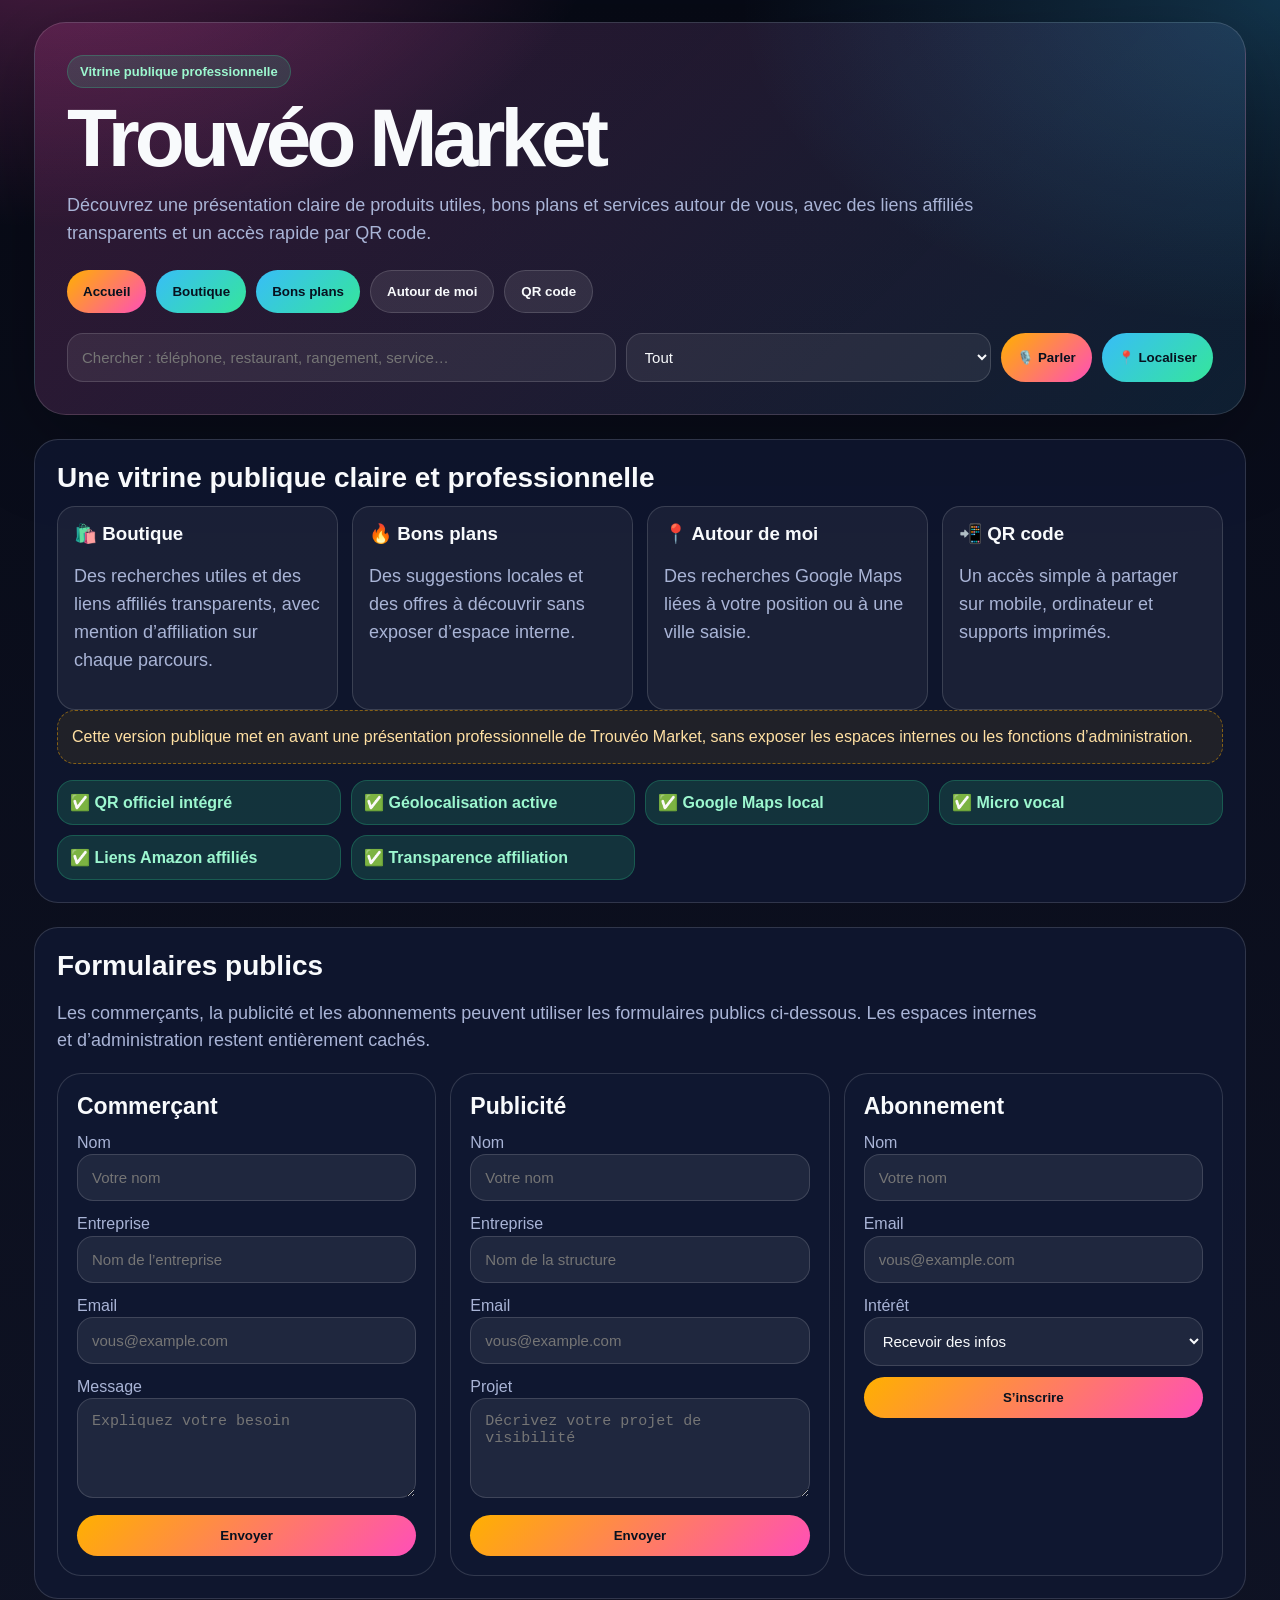
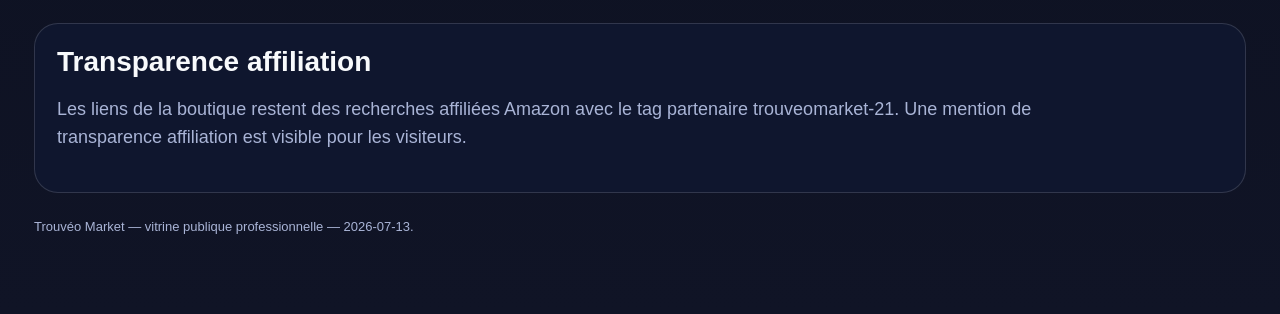
==== index.html @ 4e1b1e03 "Restaurer formulaires publics et hardening sécurité" ====
<!doctype html>
<html lang="fr">
<head>
<meta charset="utf-8">
<meta name="viewport" content="width=device-width,initial-scale=1">
<title>Trouvéo Market — vitrine publique professionnelle</title>
<meta name="description" content="Trouvéo Market est une vitrine publique professionnelle pour découvrir des offres, des bons plans, des services et des recherches locales autour de soi.">
<meta property="og:title" content="Trouvéo Market">
<meta property="og:description" content="Vitrine publique professionnelle pour découvrir des offres, services et bons plans autour de soi.">
<meta property="og:url" content="https://trouveo-market.netlify.app">
<meta property="og:type" content="website">
<link rel="manifest" href="manifest.json">
<link rel="stylesheet" href="style.css">
</head>
<body>
<div class="wrap" id="app">
  <section class="hero">
    <span class="badge">Vitrine publique professionnelle</span>
    <h1>Trouvéo Market</h1>
    <p class="sub">Découvrez une présentation claire de produits utiles, bons plans et services autour de vous, avec des liens affiliés transparents et un accès rapide par QR code.</p>
    <div class="nav">
      <button type="button" onclick="show('market')">Accueil</button>
      <button class="alt" type="button" onclick="show('shop')">Boutique</button>
      <button class="alt" type="button" onclick="show('deals')">Bons plans</button>
      <button class="darkbtn" type="button" onclick="show('nearby')">Autour de moi</button>
      <button class="darkbtn" type="button" onclick="showQR()">QR code</button>
    </div>
    <div class="toolbar">
      <input id="q" placeholder="Chercher : téléphone, restaurant, rangement, service…" oninput="render()">
      <select id="typeFilter" onchange="render()">
        <option value="">Tout</option>
        <option value="product">Boutique</option>
        <option value="deal">Bons plans</option>
        <option value="service">Services</option>
      </select>
      <button type="button" onclick="startVoice()">🎙️ Parler</button>
      <button class="alt" type="button" onclick="useGeo()">📍 Localiser</button>
    </div>
    <div id="locationStatus" class="notice hidden"></div>
    <div id="qrBox" class="section hidden">
      <h2>QR code Trouvéo Market</h2>
      <p class="sub">QR officiel connecté à : <b>https://trouveo-market.netlify.app</b></p>
      <img id="qrImg" src="assets/qr-trouveo-market.png" alt="QR code Trouvéo Market">
      <div class="actions">
        <button class="alt" type="button" onclick="downloadQR()">Télécharger QR</button>
        <button type="button" onclick="copyLink()">Copier le lien</button>
      </div>
    </div>
  </section>

  <section id="market" class="section">
    <h2>Une vitrine publique claire et professionnelle</h2>
    <div class="cols">
      <div class="mini"><h3>🛍️ Boutique</h3><p class="sub">Des recherches utiles et des liens affiliés transparents, avec mention d’affiliation sur chaque parcours.</p></div>
      <div class="mini"><h3>🔥 Bons plans</h3><p class="sub">Des suggestions locales et des offres à découvrir sans exposer d’espace interne.</p></div>
      <div class="mini"><h3>📍 Autour de moi</h3><p class="sub">Des recherches Google Maps liées à votre position ou à une ville saisie.</p></div>
      <div class="mini"><h3>📲 QR code</h3><p class="sub">Un accès simple à partager sur mobile, ordinateur et supports imprimés.</p></div>
    </div>

    <div class="notice">
      Cette version publique met en avant une présentation professionnelle de Trouvéo Market, sans exposer les espaces internes ou les fonctions d’administration.
    </div>

    <div class="check">
      <div class="ok">✅ QR officiel intégré</div>
      <div class="ok">✅ Géolocalisation active</div>
      <div class="ok">✅ Google Maps local</div>
      <div class="ok">✅ Micro vocal</div>
      <div class="ok">✅ Liens Amazon affiliés</div>
      <div class="ok">✅ Transparence affiliation</div>
    </div>
  </section>

  <section id="shop" class="grid hidden"></section>
  <section id="deals" class="grid hidden"></section>

  <section id="nearby" class="section hidden">
    <h2>Autour de moi</h2>
    <p class="sub">Recherchez des commerces, services ou adresses utiles autour de vous, avec géolocalisation ou ville indiquée.</p>
    <div class="toolbar">
      <input id="nearbyQuery" placeholder="Ex : téléphone, restaurant, coiffeur, garage">
      <input id="nearbyCity" placeholder="Ville ou secteur">
      <button class="alt" type="button" onclick="openNearby()">Ouvrir Maps</button>
      <button type="button" onclick="useGeo()">Autoriser la géolocalisation</button>
    </div>
    <div class="grid" id="nearbyCards"></div>
  </section>

  <section class="section">
    <h2>Formulaires publics</h2>
    <p class="sub">Les commerçants, la publicité et les abonnements peuvent utiliser les formulaires publics ci-dessous. Les espaces internes et d’administration restent entièrement cachés.</p>
    <div class="cols">
      <form class="card" name="merchant" method="POST" data-netlify="true" action="/merci.html">
        <input type="hidden" name="form-name" value="merchant">
        <input type="hidden" name="bot-field">
        <h3>Commerçant</h3>
        <p><label>Nom<input type="text" name="name" placeholder="Votre nom" required></label></p>
        <p><label>Entreprise<input type="text" name="company" placeholder="Nom de l’entreprise"></label></p>
        <p><label>Email<input type="email" name="email" placeholder="vous@example.com" required></label></p>
        <p><label>Message<textarea name="message" placeholder="Expliquez votre besoin"></textarea></label></p>
        <button type="submit">Envoyer</button>
      </form>
      <form class="card" name="publicity" method="POST" data-netlify="true" action="/merci.html">
        <input type="hidden" name="form-name" value="publicity">
        <input type="hidden" name="bot-field">
        <h3>Publicité</h3>
        <p><label>Nom<input type="text" name="name" placeholder="Votre nom" required></label></p>
        <p><label>Entreprise<input type="text" name="company" placeholder="Nom de la structure"></label></p>
        <p><label>Email<input type="email" name="email" placeholder="vous@example.com" required></label></p>
        <p><label>Projet<textarea name="message" placeholder="Décrivez votre projet de visibilité"></textarea></label></p>
        <button type="submit">Envoyer</button>
      </form>
      <form class="card" name="subscription" method="POST" data-netlify="true" action="/merci.html">
        <input type="hidden" name="form-name" value="subscription">
        <input type="hidden" name="bot-field">
        <h3>Abonnement</h3>
        <p><label>Nom<input type="text" name="name" placeholder="Votre nom" required></label></p>
        <p><label>Email<input type="email" name="email" placeholder="vous@example.com" required></label></p>
        <p><label>Intérêt<select name="interest"><option value="infos">Recevoir des infos</option><option value="offres">Recevoir les offres</option><option value="newsletter">Newsletter</option></select></label></p>
        <button type="submit">S’inscrire</button>
      </form>
    </div>
  </section>

  <section class="section">
    <h2>Transparence affiliation</h2>
    <p class="sub">Les liens de la boutique restent des recherches affiliées Amazon avec le tag partenaire trouveomarket-21. Une mention de transparence affiliation est visible pour les visiteurs.</p>
  </section>

  <div class="footer">Trouvéo Market — vitrine publique professionnelle — 2026-07-13.</div>
</div>
<script src="app.js"></script>
</body>
</html>
---- style.css ----
:root{--bg:#070a16;--panel:#111832;--text:#f8fafc;--muted:#a9b4d6;--pink:#ff4fb8;--orange:#ffb000;--blue:#38bdf8;--green:#35e69b;--line:rgba(255,255,255,.14)}
*{box-sizing:border-box}html{scroll-behavior:smooth}body{margin:0;font-family:Arial,system-ui,sans-serif;color:var(--text);background:radial-gradient(900px 540px at 5% -5%,rgba(255,79,184,.30),transparent 60%),radial-gradient(900px 540px at 100% 0%,rgba(56,189,248,.23),transparent 60%),linear-gradient(180deg,#070a16,#101426)}
.wrap{max-width:1240px;margin:auto;padding:22px 14px 80px}.hero{border:1px solid var(--line);border-radius:32px;padding:32px;background:linear-gradient(135deg,rgba(255,79,184,.17),rgba(56,189,248,.11));box-shadow:0 24px 90px rgba(0,0,0,.28)}
.badge{display:inline-block;background:rgba(53,230,155,.14);color:#9cf7cf;border:1px solid rgba(53,230,155,.24);padding:8px 12px;border-radius:999px;font-weight:900;font-size:13px;margin-bottom:14px}
h1{font-size:clamp(38px,7vw,82px);line-height:.88;margin:0 0 14px;letter-spacing:-.06em}.sub{font-size:18px;color:var(--muted);max-width:980px;line-height:1.55}
.nav{display:flex;gap:10px;flex-wrap:wrap;margin-top:22px}button,.btn{border:0;border-radius:999px;padding:13px 16px;font-weight:900;color:#07111f;background:linear-gradient(135deg,var(--orange),var(--pink));text-decoration:none;cursor:pointer;display:inline-flex;align-items:center;justify-content:center;gap:8px}.alt{background:linear-gradient(135deg,var(--blue),var(--green))}.darkbtn{background:rgba(255,255,255,.09);border:1px solid var(--line);color:var(--text)}
.toolbar{display:grid;grid-template-columns:1.5fr 1fr auto auto;gap:10px;margin-top:20px}.formgrid{display:grid;grid-template-columns:repeat(auto-fit,minmax(240px,1fr));gap:10px;margin-top:12px}
input,select,textarea{background:rgba(255,255,255,.07);border:1px solid var(--line);border-radius:16px;color:var(--text);padding:14px;font-size:15px;outline:none;width:100%}select option{color:#0b1020}textarea{min-height:100px;width:100%}
.grid{display:grid;grid-template-columns:repeat(auto-fit,minmax(275px,1fr));gap:16px;margin-top:24px}.card{background:rgba(17,24,50,.88);border:1px solid var(--line);border-radius:24px;padding:19px;display:flex;flex-direction:column;gap:11px;min-height:275px}.tag{color:#07111f;background:linear-gradient(135deg,var(--orange),var(--pink));font-weight:900;border-radius:999px;padding:7px 10px;width:max-content;font-size:12px}
.card h3{font-size:23px;margin:0}.card p{color:var(--muted);line-height:1.45;margin:0}.price{font-size:24px;font-weight:900;color:#ffdf7e}.actions{display:flex;gap:8px;flex-wrap:wrap;margin-top:auto}.actions a,.actions button{font-size:13px;border-radius:999px;padding:10px 12px}
.section{margin-top:24px;background:rgba(17,24,50,.76);border:1px solid var(--line);border-radius:24px;padding:22px}.section h2{margin:0 0 12px;font-size:28px}.cols{display:grid;grid-template-columns:repeat(auto-fit,minmax(240px,1fr));gap:14px}.mini{background:rgba(255,255,255,.05);border:1px solid var(--line);border-radius:18px;padding:16px}.mini h3{margin:0 0 8px}.hidden{display:none!important}.footer{margin-top:26px;color:var(--muted);font-size:13px}
.notice{border:1px dashed rgba(255,176,0,.45);background:rgba(255,176,0,.08);border-radius:18px;padding:14px;color:#ffe0a3;line-height:1.5}.ok{background:rgba(53,230,155,.14);border:1px solid rgba(53,230,155,.22);border-radius:16px;padding:12px;color:#9cf7cf;font-weight:800}.check{display:grid;grid-template-columns:repeat(auto-fit,minmax(230px,1fr));gap:10px;margin-top:16px}
.qrSmall,#qrBox img{background:white;border-radius:16px;padding:10px;max-width:210px;width:100%}.copybox{white-space:pre-wrap;background:#071126;border:1px solid var(--line);border-radius:18px;padding:16px;color:#dbe7ff;line-height:1.5}
@media(max-width:900px){.toolbar{grid-template-columns:1fr}.hero{padding:22px}.nav{flex-direction:column}}
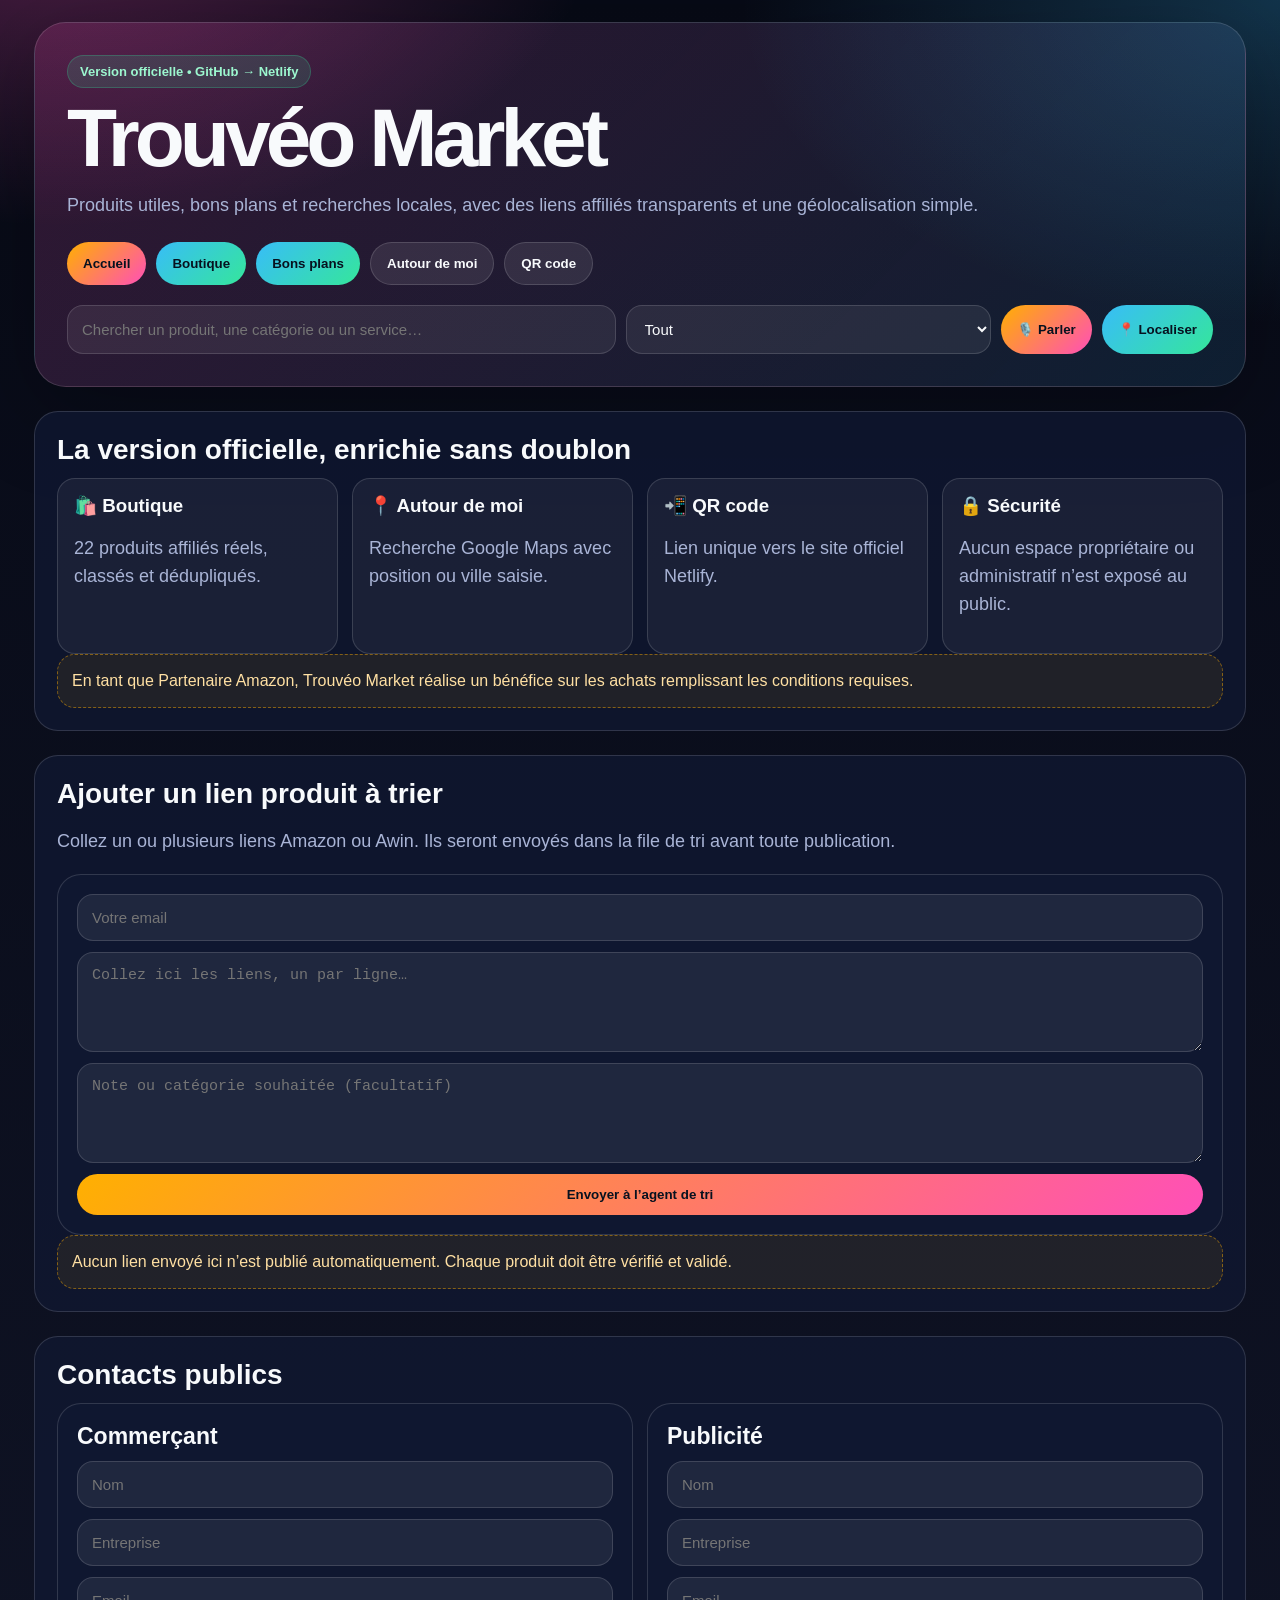
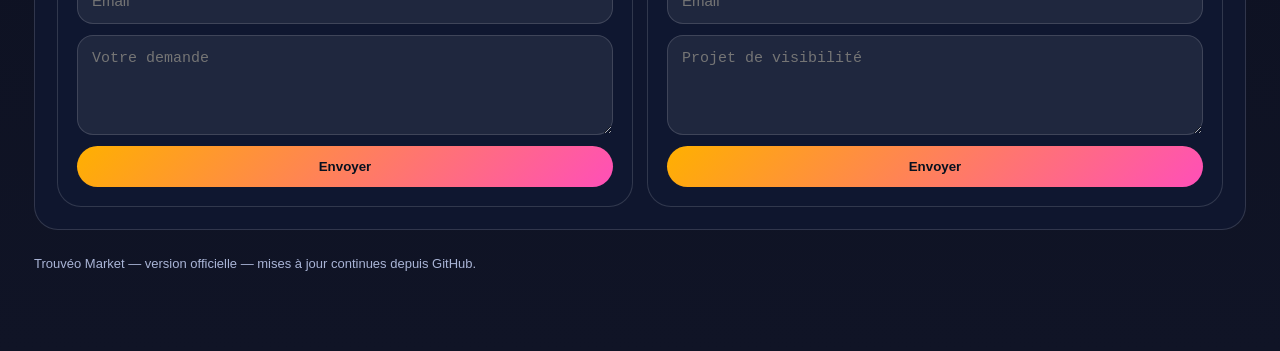
==== commit d7546a9c: "Mettre en production la boutique et les 22 produit Mettre en production la boutique et les 22 produi" ====
--- a/index.html
+++ b/index.html
@@ -3,11 +3,11 @@
 <head>
 <meta charset="utf-8">
 <meta name="viewport" content="width=device-width,initial-scale=1">
-<title>Trouvéo Market — vitrine publique professionnelle</title>
-<meta name="description" content="Trouvéo Market est une vitrine publique professionnelle pour découvrir des offres, des bons plans, des services et des recherches locales autour de soi.">
+<title>Trouvéo Market — version officielle</title>
+<meta name="description" content="Trouvéo Market : produits utiles, bons plans et recherches locales autour de soi.">
 <meta property="og:title" content="Trouvéo Market">
-<meta property="og:description" content="Vitrine publique professionnelle pour découvrir des offres, services et bons plans autour de soi.">
-<meta property="og:url" content="https://trouveo-market.netlify.app">
+<meta property="og:description" content="Boutique affiliée, bons plans et services autour de soi.">
+<meta property="og:url" content="https://trouveo-mark.netlify.app">
 <meta property="og:type" content="website">
 <link rel="manifest" href="manifest.json">
 <link rel="stylesheet" href="style.css">
@@ -15,60 +15,42 @@
 <body>
 <div class="wrap" id="app">
   <section class="hero">
-    <span class="badge">Vitrine publique professionnelle</span>
+    <span class="badge">Version officielle • GitHub → Netlify</span>
     <h1>Trouvéo Market</h1>
-    <p class="sub">Découvrez une présentation claire de produits utiles, bons plans et services autour de vous, avec des liens affiliés transparents et un accès rapide par QR code.</p>
+    <p class="sub">Produits utiles, bons plans et recherches locales, avec des liens affiliés transparents et une géolocalisation simple.</p>
     <div class="nav">
-      <button type="button" onclick="show('market')">Accueil</button>
-      <button class="alt" type="button" onclick="show('shop')">Boutique</button>
-      <button class="alt" type="button" onclick="show('deals')">Bons plans</button>
-      <button class="darkbtn" type="button" onclick="show('nearby')">Autour de moi</button>
-      <button class="darkbtn" type="button" onclick="showQR()">QR code</button>
+      <button onclick="show('market')">Accueil</button>
+      <button class="alt" onclick="show('shop')">Boutique</button>
+      <button class="alt" onclick="show('deals')">Bons plans</button>
+      <button class="darkbtn" onclick="show('nearby')">Autour de moi</button>
+      <button class="darkbtn" onclick="showQR()">QR code</button>
     </div>
     <div class="toolbar">
-      <input id="q" placeholder="Chercher : téléphone, restaurant, rangement, service…" oninput="render()">
+      <input id="q" placeholder="Chercher un produit, une catégorie ou un service…" oninput="render()">
       <select id="typeFilter" onchange="render()">
-        <option value="">Tout</option>
-        <option value="product">Boutique</option>
-        <option value="deal">Bons plans</option>
-        <option value="service">Services</option>
+        <option value="">Tout</option><option value="product">Boutique</option><option value="deal">Bons plans</option>
       </select>
-      <button type="button" onclick="startVoice()">🎙️ Parler</button>
-      <button class="alt" type="button" onclick="useGeo()">📍 Localiser</button>
+      <button onclick="startVoice()">🎙️ Parler</button>
+      <button class="alt" onclick="useGeo()">📍 Localiser</button>
     </div>
     <div id="locationStatus" class="notice hidden"></div>
     <div id="qrBox" class="section hidden">
-      <h2>QR code Trouvéo Market</h2>
-      <p class="sub">QR officiel connecté à : <b>https://trouveo-market.netlify.app</b></p>
+      <h2>QR code officiel</h2>
+      <p class="sub">Accès direct à <b>https://trouveo-mark.netlify.app</b></p>
       <img id="qrImg" src="assets/qr-trouveo-market.png" alt="QR code Trouvéo Market">
-      <div class="actions">
-        <button class="alt" type="button" onclick="downloadQR()">Télécharger QR</button>
-        <button type="button" onclick="copyLink()">Copier le lien</button>
-      </div>
+      <div class="actions"><button class="alt" onclick="downloadQR()">Télécharger QR</button><button onclick="copyLink()">Copier le lien</button></div>
     </div>
   </section>
 
   <section id="market" class="section">
-    <h2>Une vitrine publique claire et professionnelle</h2>
+    <h2>La version officielle, enrichie sans doublon</h2>
     <div class="cols">
-      <div class="mini"><h3>🛍️ Boutique</h3><p class="sub">Des recherches utiles et des liens affiliés transparents, avec mention d’affiliation sur chaque parcours.</p></div>
-      <div class="mini"><h3>🔥 Bons plans</h3><p class="sub">Des suggestions locales et des offres à découvrir sans exposer d’espace interne.</p></div>
-      <div class="mini"><h3>📍 Autour de moi</h3><p class="sub">Des recherches Google Maps liées à votre position ou à une ville saisie.</p></div>
-      <div class="mini"><h3>📲 QR code</h3><p class="sub">Un accès simple à partager sur mobile, ordinateur et supports imprimés.</p></div>
+      <div class="mini"><h3>🛍️ Boutique</h3><p class="sub">22 produits affiliés réels, classés et dédupliqués.</p></div>
+      <div class="mini"><h3>📍 Autour de moi</h3><p class="sub">Recherche Google Maps avec position ou ville saisie.</p></div>
+      <div class="mini"><h3>📲 QR code</h3><p class="sub">Lien unique vers le site officiel Netlify.</p></div>
+      <div class="mini"><h3>🔒 Sécurité</h3><p class="sub">Aucun espace propriétaire ou administratif n’est exposé au public.</p></div>
     </div>
-
-    <div class="notice">
-      Cette version publique met en avant une présentation professionnelle de Trouvéo Market, sans exposer les espaces internes ou les fonctions d’administration.
-    </div>
-
-    <div class="check">
-      <div class="ok">✅ QR officiel intégré</div>
-      <div class="ok">✅ Géolocalisation active</div>
-      <div class="ok">✅ Google Maps local</div>
-      <div class="ok">✅ Micro vocal</div>
-      <div class="ok">✅ Liens Amazon affiliés</div>
-      <div class="ok">✅ Transparence affiliation</div>
-    </div>
+    <div class="notice">En tant que Partenaire Amazon, Trouvéo Market réalise un bénéfice sur les achats remplissant les conditions requises.</div>
   </section>
 
   <section id="shop" class="grid hidden"></section>
@@ -76,59 +58,47 @@
 
   <section id="nearby" class="section hidden">
     <h2>Autour de moi</h2>
-    <p class="sub">Recherchez des commerces, services ou adresses utiles autour de vous, avec géolocalisation ou ville indiquée.</p>
+    <p class="sub">Autorisez la localisation ou saisissez une ville.</p>
     <div class="toolbar">
-      <input id="nearbyQuery" placeholder="Ex : téléphone, restaurant, coiffeur, garage">
+      <input id="nearbyQuery" placeholder="Restaurant, chocolatier, pharmacie…">
       <input id="nearbyCity" placeholder="Ville ou secteur">
-      <button class="alt" type="button" onclick="openNearby()">Ouvrir Maps</button>
-      <button type="button" onclick="useGeo()">Autoriser la géolocalisation</button>
+      <button class="alt" onclick="openNearby()">Ouvrir Maps</button>
+      <button onclick="useGeo()">Autoriser la localisation</button>
     </div>
     <div class="grid" id="nearbyCards"></div>
   </section>
 
+
+  <section class="section" id="product-intake">
+    <h2>Ajouter un lien produit à trier</h2>
+    <p class="sub">Collez un ou plusieurs liens Amazon ou Awin. Ils seront envoyés dans la file de tri avant toute publication.</p>
+    <form class="card compact" name="product-intake" method="POST" data-netlify="true" action="/merci.html">
+      <input type="hidden" name="form-name" value="product-intake">
+      <input type="hidden" name="bot-field">
+      <input type="email" name="email" placeholder="Votre email" required>
+      <textarea name="links" placeholder="Collez ici les liens, un par ligne…" required></textarea>
+      <textarea name="note" placeholder="Note ou catégorie souhaitée (facultatif)"></textarea>
+      <button type="submit">Envoyer à l’agent de tri</button>
+    </form>
+    <div class="notice">Aucun lien envoyé ici n’est publié automatiquement. Chaque produit doit être vérifié et validé.</div>
+  </section>
+
   <section class="section">
-    <h2>Formulaires publics</h2>
-    <p class="sub">Les commerçants, la publicité et les abonnements peuvent utiliser les formulaires publics ci-dessous. Les espaces internes et d’administration restent entièrement cachés.</p>
+    <h2>Contacts publics</h2>
     <div class="cols">
-      <form class="card" name="merchant" method="POST" data-netlify="true" action="/merci.html">
-        <input type="hidden" name="form-name" value="merchant">
-        <input type="hidden" name="bot-field">
-        <h3>Commerçant</h3>
-        <p><label>Nom<input type="text" name="name" placeholder="Votre nom" required></label></p>
-        <p><label>Entreprise<input type="text" name="company" placeholder="Nom de l’entreprise"></label></p>
-        <p><label>Email<input type="email" name="email" placeholder="vous@example.com" required></label></p>
-        <p><label>Message<textarea name="message" placeholder="Expliquez votre besoin"></textarea></label></p>
-        <button type="submit">Envoyer</button>
+      <form class="card compact" name="merchant" method="POST" data-netlify="true" action="/merci.html">
+        <input type="hidden" name="form-name" value="merchant"><input type="hidden" name="bot-field">
+        <h3>Commerçant</h3><input name="name" placeholder="Nom" required><input name="company" placeholder="Entreprise"><input type="email" name="email" placeholder="Email" required><textarea name="message" placeholder="Votre demande"></textarea><button type="submit">Envoyer</button>
       </form>
-      <form class="card" name="publicity" method="POST" data-netlify="true" action="/merci.html">
-        <input type="hidden" name="form-name" value="publicity">
-        <input type="hidden" name="bot-field">
-        <h3>Publicité</h3>
-        <p><label>Nom<input type="text" name="name" placeholder="Votre nom" required></label></p>
-        <p><label>Entreprise<input type="text" name="company" placeholder="Nom de la structure"></label></p>
-        <p><label>Email<input type="email" name="email" placeholder="vous@example.com" required></label></p>
-        <p><label>Projet<textarea name="message" placeholder="Décrivez votre projet de visibilité"></textarea></label></p>
-        <button type="submit">Envoyer</button>
-      </form>
-      <form class="card" name="subscription" method="POST" data-netlify="true" action="/merci.html">
-        <input type="hidden" name="form-name" value="subscription">
-        <input type="hidden" name="bot-field">
-        <h3>Abonnement</h3>
-        <p><label>Nom<input type="text" name="name" placeholder="Votre nom" required></label></p>
-        <p><label>Email<input type="email" name="email" placeholder="vous@example.com" required></label></p>
-        <p><label>Intérêt<select name="interest"><option value="infos">Recevoir des infos</option><option value="offres">Recevoir les offres</option><option value="newsletter">Newsletter</option></select></label></p>
-        <button type="submit">S’inscrire</button>
+      <form class="card compact" name="publicity" method="POST" data-netlify="true" action="/merci.html">
+        <input type="hidden" name="form-name" value="publicity"><input type="hidden" name="bot-field">
+        <h3>Publicité</h3><input name="name" placeholder="Nom" required><input name="company" placeholder="Entreprise"><input type="email" name="email" placeholder="Email" required><textarea name="message" placeholder="Projet de visibilité"></textarea><button type="submit">Envoyer</button>
       </form>
     </div>
   </section>
 
-  <section class="section">
-    <h2>Transparence affiliation</h2>
-    <p class="sub">Les liens de la boutique restent des recherches affiliées Amazon avec le tag partenaire trouveomarket-21. Une mention de transparence affiliation est visible pour les visiteurs.</p>
-  </section>
-
-  <div class="footer">Trouvéo Market — vitrine publique professionnelle — 2026-07-13.</div>
+  <div class="footer">Trouvéo Market — version officielle — mises à jour continues depuis GitHub.</div>
 </div>
 <script src="app.js"></script>
 </body>
-</html>
+</html>
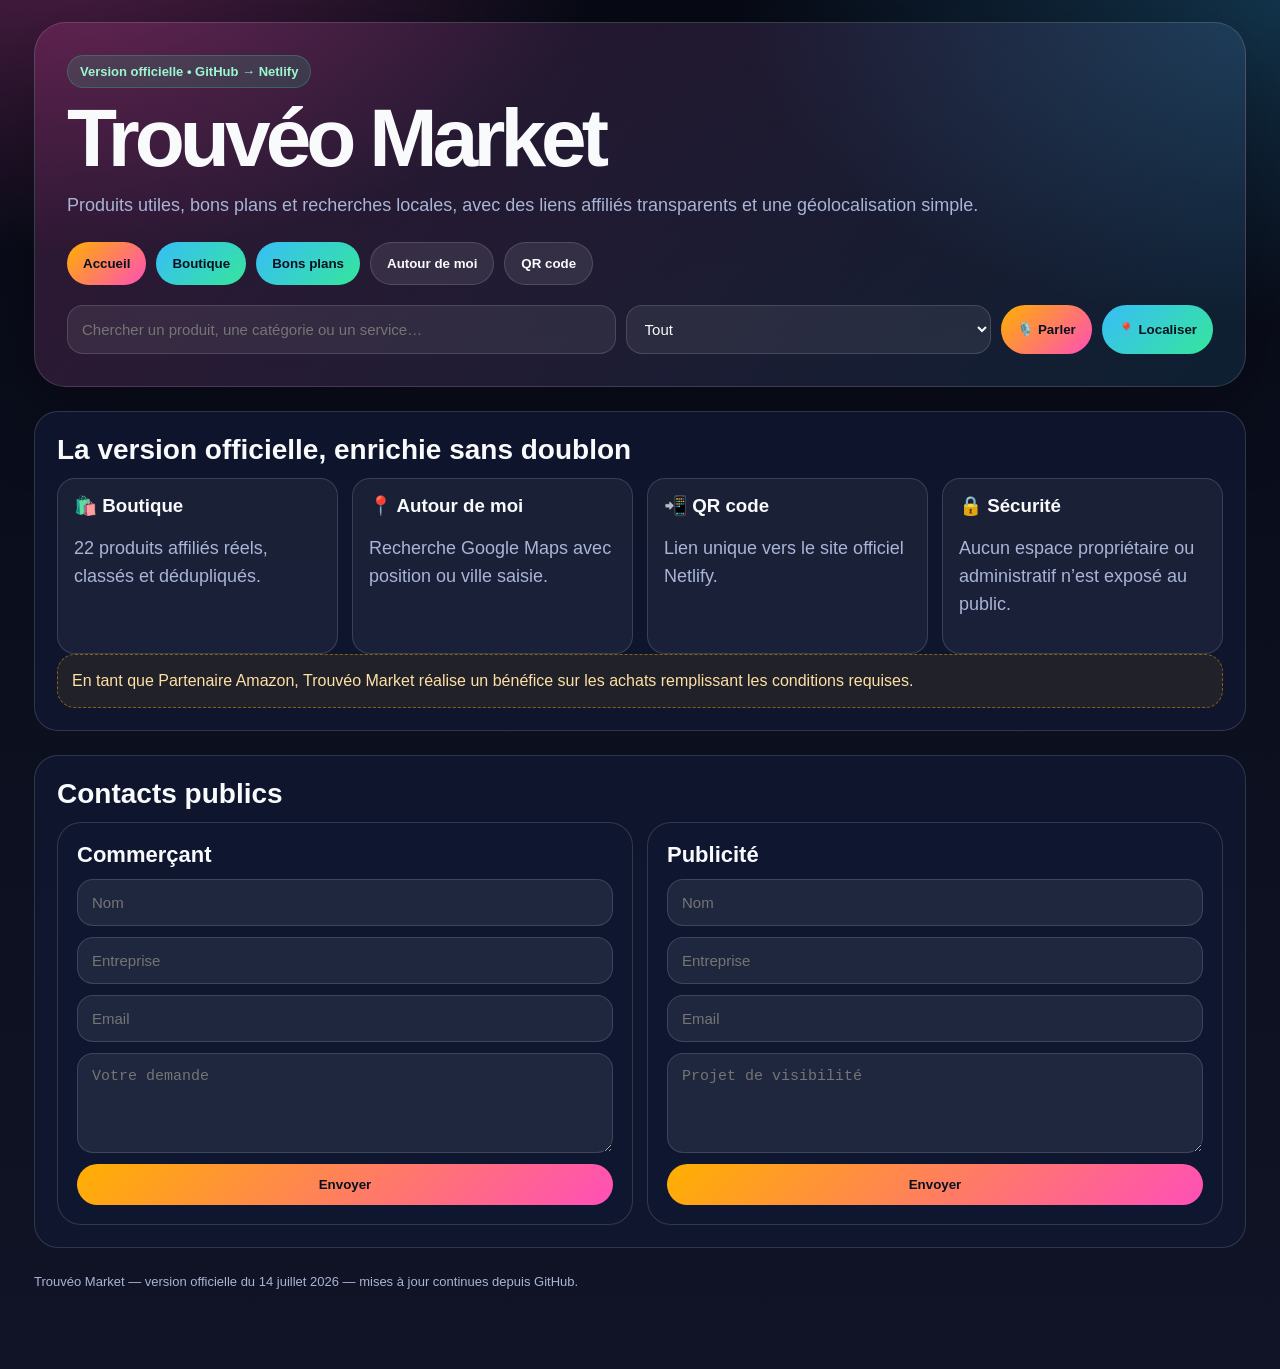
==== commit 8c6dcfff: "Publier la vitrine Trouvéo officielle" ====
--- a/index.html
+++ b/index.html
@@ -19,26 +19,26 @@
     <h1>Trouvéo Market</h1>
     <p class="sub">Produits utiles, bons plans et recherches locales, avec des liens affiliés transparents et une géolocalisation simple.</p>
     <div class="nav">
-      <button onclick="show('market')">Accueil</button>
-      <button class="alt" onclick="show('shop')">Boutique</button>
-      <button class="alt" onclick="show('deals')">Bons plans</button>
-      <button class="darkbtn" onclick="show('nearby')">Autour de moi</button>
-      <button class="darkbtn" onclick="showQR()">QR code</button>
+      <button data-section="market">Accueil</button>
+      <button class="alt" data-section="shop">Boutique</button>
+      <button class="alt" data-section="deals">Bons plans</button>
+      <button class="darkbtn" data-section="nearby">Autour de moi</button>
+      <button class="darkbtn" id="showQrButton">QR code</button>
     </div>
     <div class="toolbar">
-      <input id="q" placeholder="Chercher un produit, une catégorie ou un service…" oninput="render()">
-      <select id="typeFilter" onchange="render()">
+      <input id="q" placeholder="Chercher un produit, une catégorie ou un service…">
+      <select id="typeFilter">
         <option value="">Tout</option><option value="product">Boutique</option><option value="deal">Bons plans</option>
       </select>
-      <button onclick="startVoice()">🎙️ Parler</button>
-      <button class="alt" onclick="useGeo()">📍 Localiser</button>
+      <button id="voiceButton">🎙️ Parler</button>
+      <button class="alt" id="geoButton">📍 Localiser</button>
     </div>
     <div id="locationStatus" class="notice hidden"></div>
     <div id="qrBox" class="section hidden">
       <h2>QR code officiel</h2>
       <p class="sub">Accès direct à <b>https://trouveo-mark.netlify.app</b></p>
       <img id="qrImg" src="assets/qr-trouveo-market.png" alt="QR code Trouvéo Market">
-      <div class="actions"><button class="alt" onclick="downloadQR()">Télécharger QR</button><button onclick="copyLink()">Copier le lien</button></div>
+      <div class="actions"><button class="alt" id="downloadQrButton">Télécharger QR</button><button id="copyLinkButton">Copier le lien</button></div>
     </div>
   </section>
 
@@ -62,25 +62,10 @@
     <div class="toolbar">
       <input id="nearbyQuery" placeholder="Restaurant, chocolatier, pharmacie…">
       <input id="nearbyCity" placeholder="Ville ou secteur">
-      <button class="alt" onclick="openNearby()">Ouvrir Maps</button>
-      <button onclick="useGeo()">Autoriser la localisation</button>
+      <button class="alt" id="openNearbyButton">Ouvrir Maps</button>
+      <button id="geoNearbyButton">Autoriser la localisation</button>
     </div>
     <div class="grid" id="nearbyCards"></div>
-  </section>
-
-
-  <section class="section" id="product-intake">
-    <h2>Ajouter un lien produit à trier</h2>
-    <p class="sub">Collez un ou plusieurs liens Amazon ou Awin. Ils seront envoyés dans la file de tri avant toute publication.</p>
-    <form class="card compact" name="product-intake" method="POST" data-netlify="true" action="/merci.html">
-      <input type="hidden" name="form-name" value="product-intake">
-      <input type="hidden" name="bot-field">
-      <input type="email" name="email" placeholder="Votre email" required>
-      <textarea name="links" placeholder="Collez ici les liens, un par ligne…" required></textarea>
-      <textarea name="note" placeholder="Note ou catégorie souhaitée (facultatif)"></textarea>
-      <button type="submit">Envoyer à l’agent de tri</button>
-    </form>
-    <div class="notice">Aucun lien envoyé ici n’est publié automatiquement. Chaque produit doit être vérifié et validé.</div>
   </section>
 
   <section class="section">
@@ -97,8 +82,8 @@
     </div>
   </section>
 
-  <div class="footer">Trouvéo Market — version officielle — mises à jour continues depuis GitHub.</div>
+  <div class="footer">Trouvéo Market — version officielle du 14 juillet 2026 — mises à jour continues depuis GitHub.</div>
 </div>
 <script src="app.js"></script>
 </body>
-</html>+</html>
--- a/style.css
+++ b/style.css
@@ -5,11 +5,11 @@
 .badge{display:inline-block;background:rgba(53,230,155,.14);color:#9cf7cf;border:1px solid rgba(53,230,155,.24);padding:8px 12px;border-radius:999px;font-weight:900;font-size:13px;margin-bottom:14px}
 h1{font-size:clamp(38px,7vw,82px);line-height:.88;margin:0 0 14px;letter-spacing:-.06em}.sub{font-size:18px;color:var(--muted);max-width:980px;line-height:1.55}
 .nav{display:flex;gap:10px;flex-wrap:wrap;margin-top:22px}button,.btn{border:0;border-radius:999px;padding:13px 16px;font-weight:900;color:#07111f;background:linear-gradient(135deg,var(--orange),var(--pink));text-decoration:none;cursor:pointer;display:inline-flex;align-items:center;justify-content:center;gap:8px}.alt{background:linear-gradient(135deg,var(--blue),var(--green))}.darkbtn{background:rgba(255,255,255,.09);border:1px solid var(--line);color:var(--text)}
-.toolbar{display:grid;grid-template-columns:1.5fr 1fr auto auto;gap:10px;margin-top:20px}.formgrid{display:grid;grid-template-columns:repeat(auto-fit,minmax(240px,1fr));gap:10px;margin-top:12px}
-input,select,textarea{background:rgba(255,255,255,.07);border:1px solid var(--line);border-radius:16px;color:var(--text);padding:14px;font-size:15px;outline:none;width:100%}select option{color:#0b1020}textarea{min-height:100px;width:100%}
-.grid{display:grid;grid-template-columns:repeat(auto-fit,minmax(275px,1fr));gap:16px;margin-top:24px}.card{background:rgba(17,24,50,.88);border:1px solid var(--line);border-radius:24px;padding:19px;display:flex;flex-direction:column;gap:11px;min-height:275px}.tag{color:#07111f;background:linear-gradient(135deg,var(--orange),var(--pink));font-weight:900;border-radius:999px;padding:7px 10px;width:max-content;font-size:12px}
-.card h3{font-size:23px;margin:0}.card p{color:var(--muted);line-height:1.45;margin:0}.price{font-size:24px;font-weight:900;color:#ffdf7e}.actions{display:flex;gap:8px;flex-wrap:wrap;margin-top:auto}.actions a,.actions button{font-size:13px;border-radius:999px;padding:10px 12px}
+.toolbar{display:grid;grid-template-columns:1.5fr 1fr auto auto;gap:10px;margin-top:20px}input,select,textarea{background:rgba(255,255,255,.07);border:1px solid var(--line);border-radius:16px;color:var(--text);padding:14px;font-size:15px;outline:none;width:100%}select option{color:#0b1020}textarea{min-height:100px}
+.grid{display:grid;grid-template-columns:repeat(auto-fit,minmax(275px,1fr));gap:16px;margin-top:24px}.card{background:rgba(17,24,50,.88);border:1px solid var(--line);border-radius:24px;padding:19px;display:flex;flex-direction:column;gap:11px;min-height:275px}.card.compact{min-height:auto}.tag{color:#07111f;background:linear-gradient(135deg,var(--orange),var(--pink));font-weight:900;border-radius:999px;padding:7px 10px;width:max-content;font-size:12px}
+.card h3{font-size:22px;margin:0}.card p{color:var(--muted);line-height:1.45;margin:0}.price{font-size:20px;font-weight:900;color:#ffdf7e}.actions{display:flex;gap:8px;flex-wrap:wrap;margin-top:auto}.actions a,.actions button{font-size:13px;padding:10px 12px}
+.product-visual{height:150px;border-radius:18px;display:grid;place-items:center;background:linear-gradient(135deg,rgba(255,79,184,.22),rgba(56,189,248,.22));border:1px solid var(--line);font-size:58px;font-weight:900;color:#fff}
 .section{margin-top:24px;background:rgba(17,24,50,.76);border:1px solid var(--line);border-radius:24px;padding:22px}.section h2{margin:0 0 12px;font-size:28px}.cols{display:grid;grid-template-columns:repeat(auto-fit,minmax(240px,1fr));gap:14px}.mini{background:rgba(255,255,255,.05);border:1px solid var(--line);border-radius:18px;padding:16px}.mini h3{margin:0 0 8px}.hidden{display:none!important}.footer{margin-top:26px;color:var(--muted);font-size:13px}
-.notice{border:1px dashed rgba(255,176,0,.45);background:rgba(255,176,0,.08);border-radius:18px;padding:14px;color:#ffe0a3;line-height:1.5}.ok{background:rgba(53,230,155,.14);border:1px solid rgba(53,230,155,.22);border-radius:16px;padding:12px;color:#9cf7cf;font-weight:800}.check{display:grid;grid-template-columns:repeat(auto-fit,minmax(230px,1fr));gap:10px;margin-top:16px}
-.qrSmall,#qrBox img{background:white;border-radius:16px;padding:10px;max-width:210px;width:100%}.copybox{white-space:pre-wrap;background:#071126;border:1px solid var(--line);border-radius:18px;padding:16px;color:#dbe7ff;line-height:1.5}
+.notice{border:1px dashed rgba(255,176,0,.45);background:rgba(255,176,0,.08);border-radius:18px;padding:14px;color:#ffe0a3;line-height:1.5}.qrSmall,#qrBox img{background:white;border-radius:16px;padding:10px;max-width:210px;width:100%}
+.thanks{max-width:680px;margin:60px auto;text-align:center}.thanks a{color:#35e69b}
 @media(max-width:900px){.toolbar{grid-template-columns:1fr}.hero{padding:22px}.nav{flex-direction:column}}
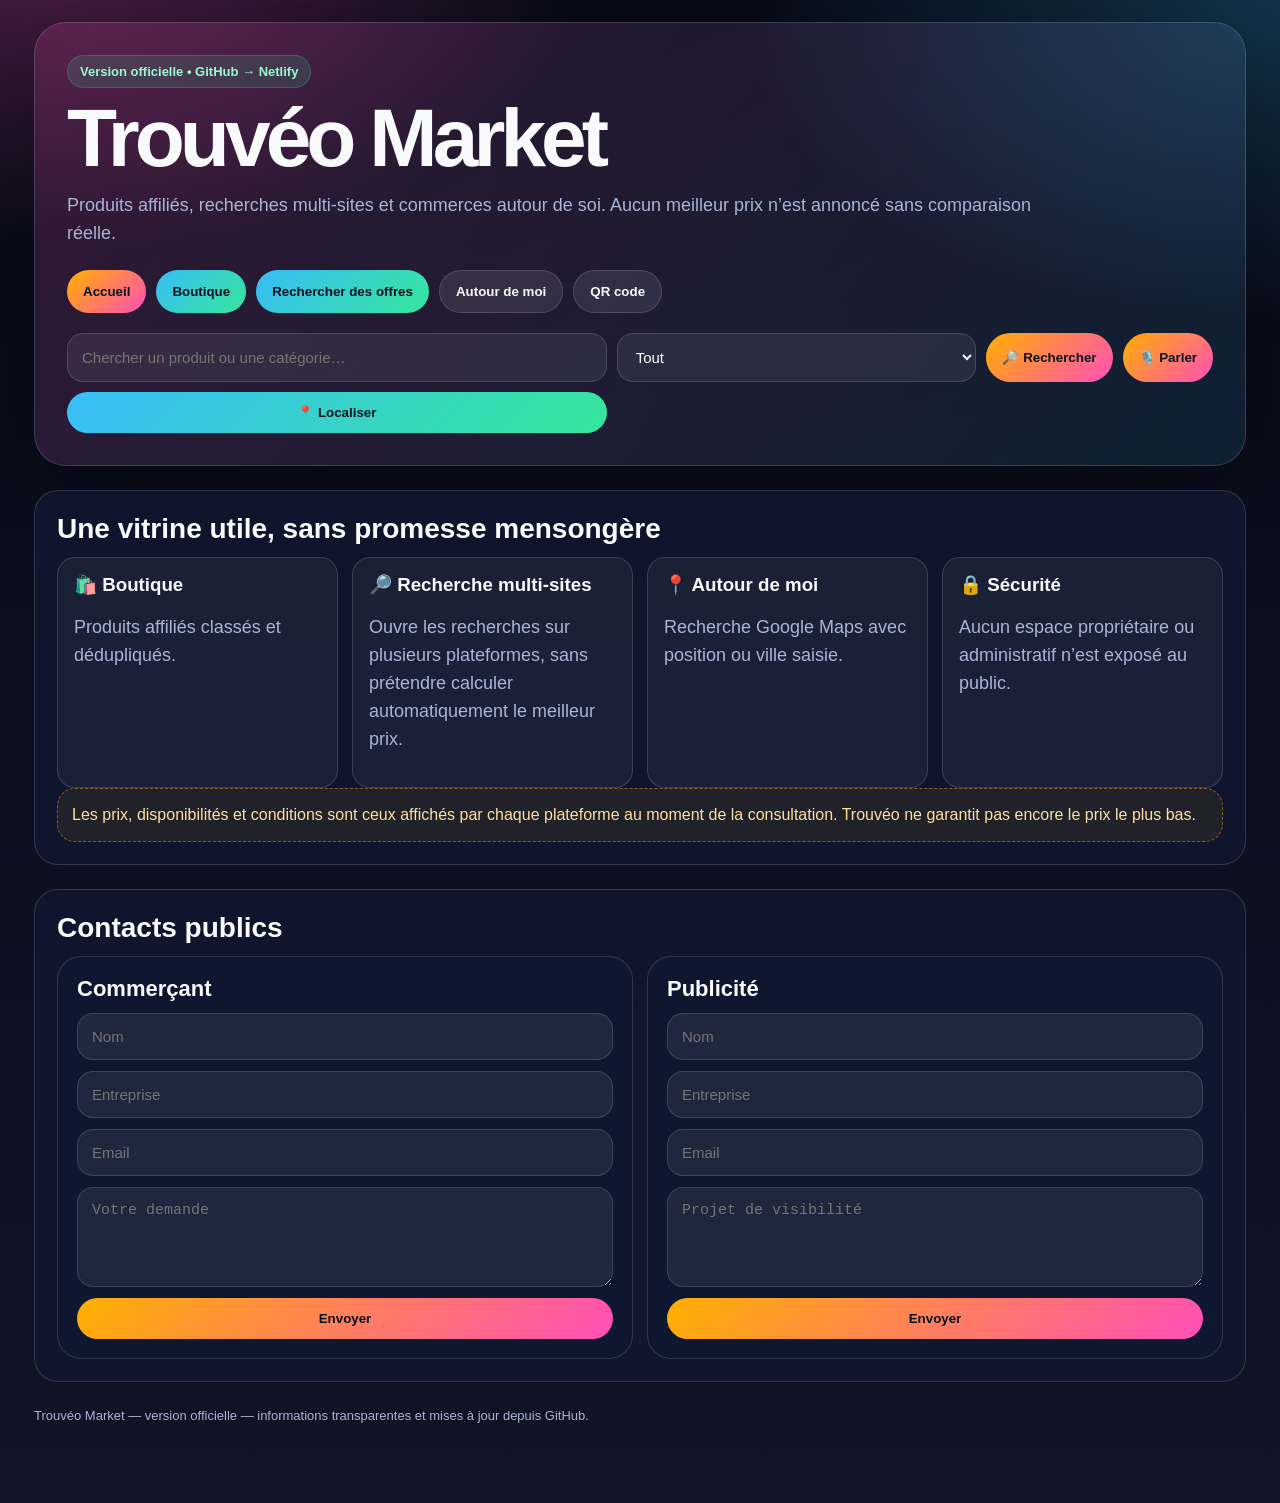
==== commit ea297531: "Corriger les promesses et ajouter un vrai bouton de recherche" ====
--- a/index.html
+++ b/index.html
@@ -4,9 +4,9 @@
 <meta charset="utf-8">
 <meta name="viewport" content="width=device-width,initial-scale=1">
 <title>Trouvéo Market — version officielle</title>
-<meta name="description" content="Trouvéo Market : produits utiles, bons plans et recherches locales autour de soi.">
+<meta name="description" content="Trouvéo Market : produits affiliés, recherches multi-sites et commerces autour de soi.">
 <meta property="og:title" content="Trouvéo Market">
-<meta property="og:description" content="Boutique affiliée, bons plans et services autour de soi.">
+<meta property="og:description" content="Boutique affiliée, recherches multi-sites et commerces autour de soi.">
 <meta property="og:url" content="https://trouveo-mark.netlify.app">
 <meta property="og:type" content="website">
 <link rel="manifest" href="manifest.json">
@@ -17,19 +17,20 @@
   <section class="hero">
     <span class="badge">Version officielle • GitHub → Netlify</span>
     <h1>Trouvéo Market</h1>
-    <p class="sub">Produits utiles, bons plans et recherches locales, avec des liens affiliés transparents et une géolocalisation simple.</p>
+    <p class="sub">Produits affiliés, recherches multi-sites et commerces autour de soi. Aucun meilleur prix n’est annoncé sans comparaison réelle.</p>
     <div class="nav">
       <button data-section="market">Accueil</button>
       <button class="alt" data-section="shop">Boutique</button>
-      <button class="alt" data-section="deals">Bons plans</button>
+      <button class="alt" data-section="deals">Rechercher des offres</button>
       <button class="darkbtn" data-section="nearby">Autour de moi</button>
       <button class="darkbtn" id="showQrButton">QR code</button>
     </div>
     <div class="toolbar">
-      <input id="q" placeholder="Chercher un produit, une catégorie ou un service…">
+      <input id="q" placeholder="Chercher un produit ou une catégorie…">
       <select id="typeFilter">
-        <option value="">Tout</option><option value="product">Boutique</option><option value="deal">Bons plans</option>
+        <option value="">Tout</option><option value="product">Boutique</option><option value="deal">Recherche multi-sites</option>
       </select>
+      <button id="searchButton">🔎 Rechercher</button>
       <button id="voiceButton">🎙️ Parler</button>
       <button class="alt" id="geoButton">📍 Localiser</button>
     </div>
@@ -43,26 +44,26 @@
   </section>
 
   <section id="market" class="section">
-    <h2>La version officielle, enrichie sans doublon</h2>
+    <h2>Une vitrine utile, sans promesse mensongère</h2>
     <div class="cols">
-      <div class="mini"><h3>🛍️ Boutique</h3><p class="sub">22 produits affiliés réels, classés et dédupliqués.</p></div>
+      <div class="mini"><h3>🛍️ Boutique</h3><p class="sub">Produits affiliés classés et dédupliqués.</p></div>
+      <div class="mini"><h3>🔎 Recherche multi-sites</h3><p class="sub">Ouvre les recherches sur plusieurs plateformes, sans prétendre calculer automatiquement le meilleur prix.</p></div>
       <div class="mini"><h3>📍 Autour de moi</h3><p class="sub">Recherche Google Maps avec position ou ville saisie.</p></div>
-      <div class="mini"><h3>📲 QR code</h3><p class="sub">Lien unique vers le site officiel Netlify.</p></div>
       <div class="mini"><h3>🔒 Sécurité</h3><p class="sub">Aucun espace propriétaire ou administratif n’est exposé au public.</p></div>
     </div>
-    <div class="notice">En tant que Partenaire Amazon, Trouvéo Market réalise un bénéfice sur les achats remplissant les conditions requises.</div>
+    <div class="notice">Les prix, disponibilités et conditions sont ceux affichés par chaque plateforme au moment de la consultation. Trouvéo ne garantit pas encore le prix le plus bas.</div>
   </section>
 
   <section id="shop" class="grid hidden"></section>
-  <section id="deals" class="grid hidden"></section>
+  <section id="deals" class="hidden"></section>
 
   <section id="nearby" class="section hidden">
     <h2>Autour de moi</h2>
-    <p class="sub">Autorisez la localisation ou saisissez une ville.</p>
+    <p class="sub">Autorisez la localisation ou saisissez une ville. Cette fonction recherche des commerces proches, pas des promotions garanties.</p>
     <div class="toolbar">
-      <input id="nearbyQuery" placeholder="Restaurant, chocolatier, pharmacie…">
+      <input id="nearbyQuery" placeholder="Restaurant, boulangerie, pharmacie…">
       <input id="nearbyCity" placeholder="Ville ou secteur">
-      <button class="alt" id="openNearbyButton">Ouvrir Maps</button>
+      <button class="alt" id="openNearbyButton">🔎 Chercher sur Maps</button>
       <button id="geoNearbyButton">Autoriser la localisation</button>
     </div>
     <div class="grid" id="nearbyCards"></div>
@@ -82,8 +83,9 @@
     </div>
   </section>
 
-  <div class="footer">Trouvéo Market — version officielle du 14 juillet 2026 — mises à jour continues depuis GitHub.</div>
+  <div class="footer">Trouvéo Market — version officielle — informations transparentes et mises à jour depuis GitHub.</div>
 </div>
 <script src="app.js"></script>
+<script src="honest-search.js"></script>
 </body>
 </html>
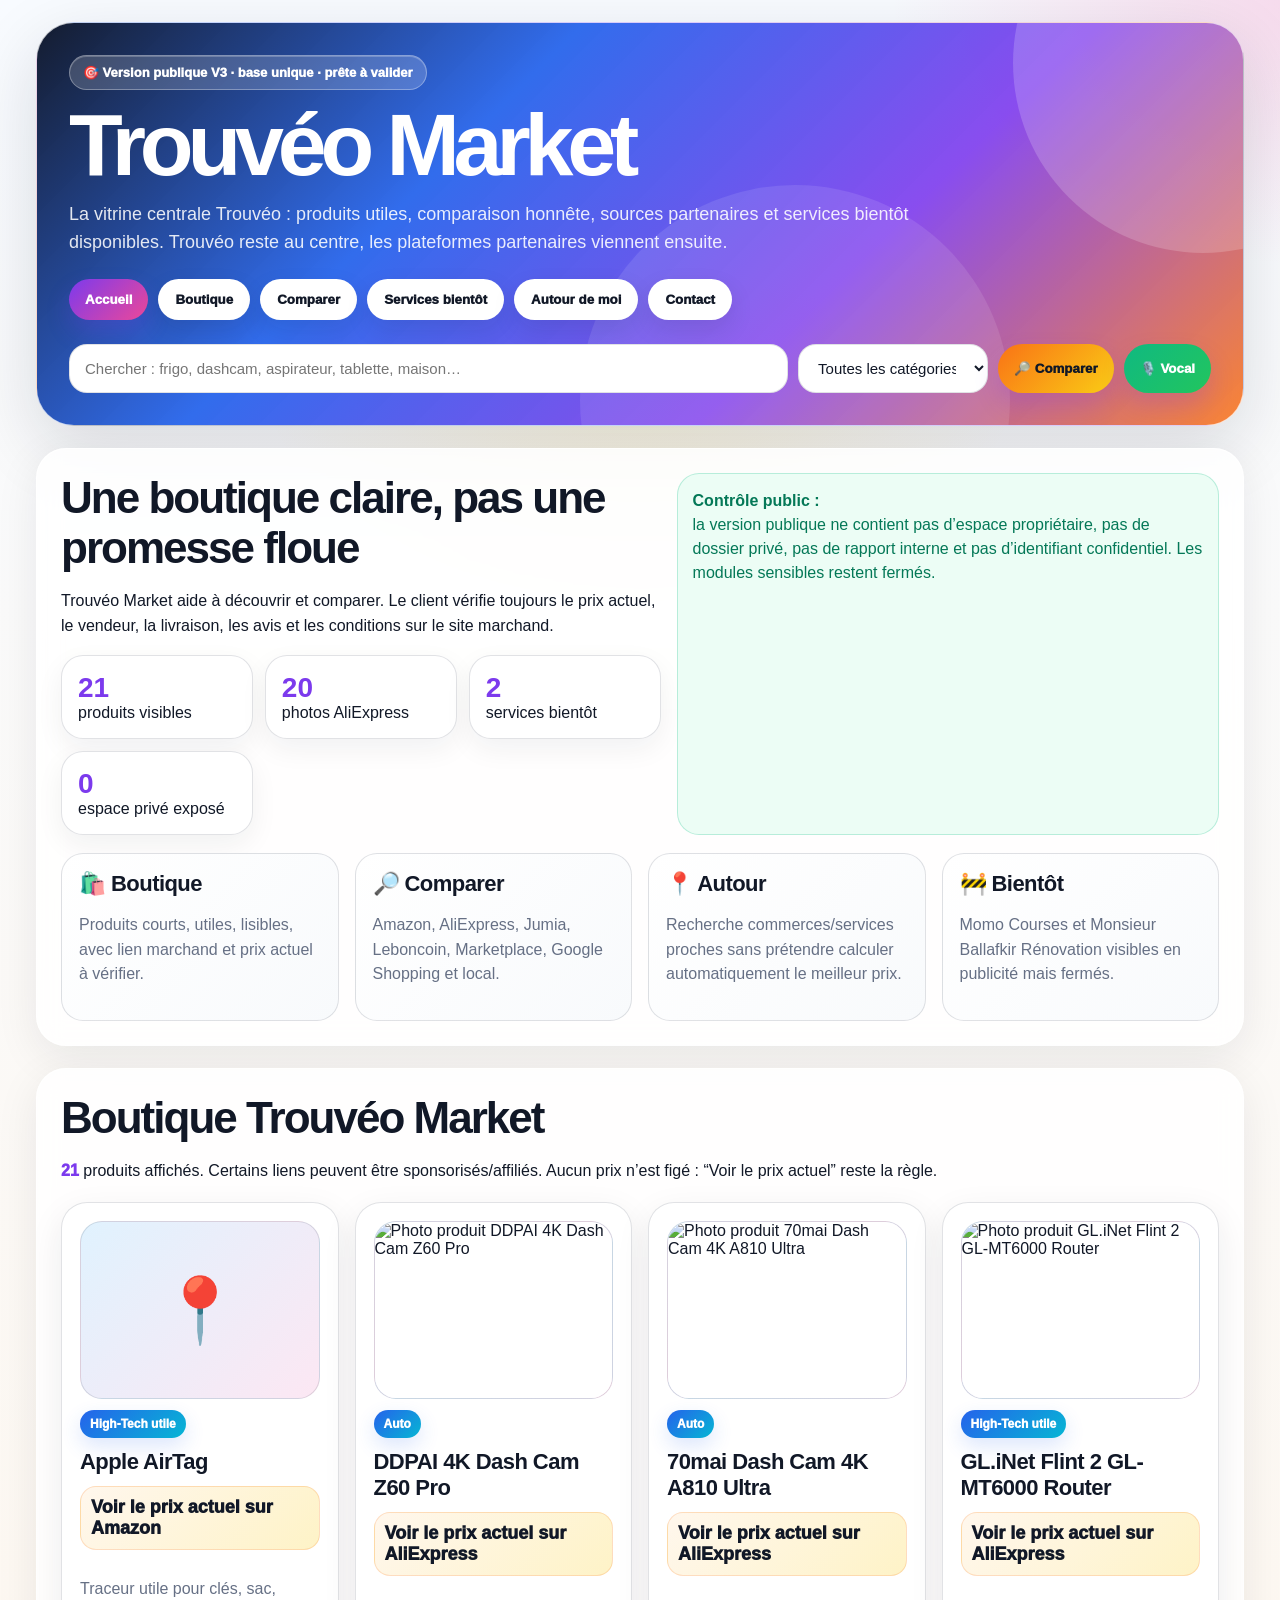
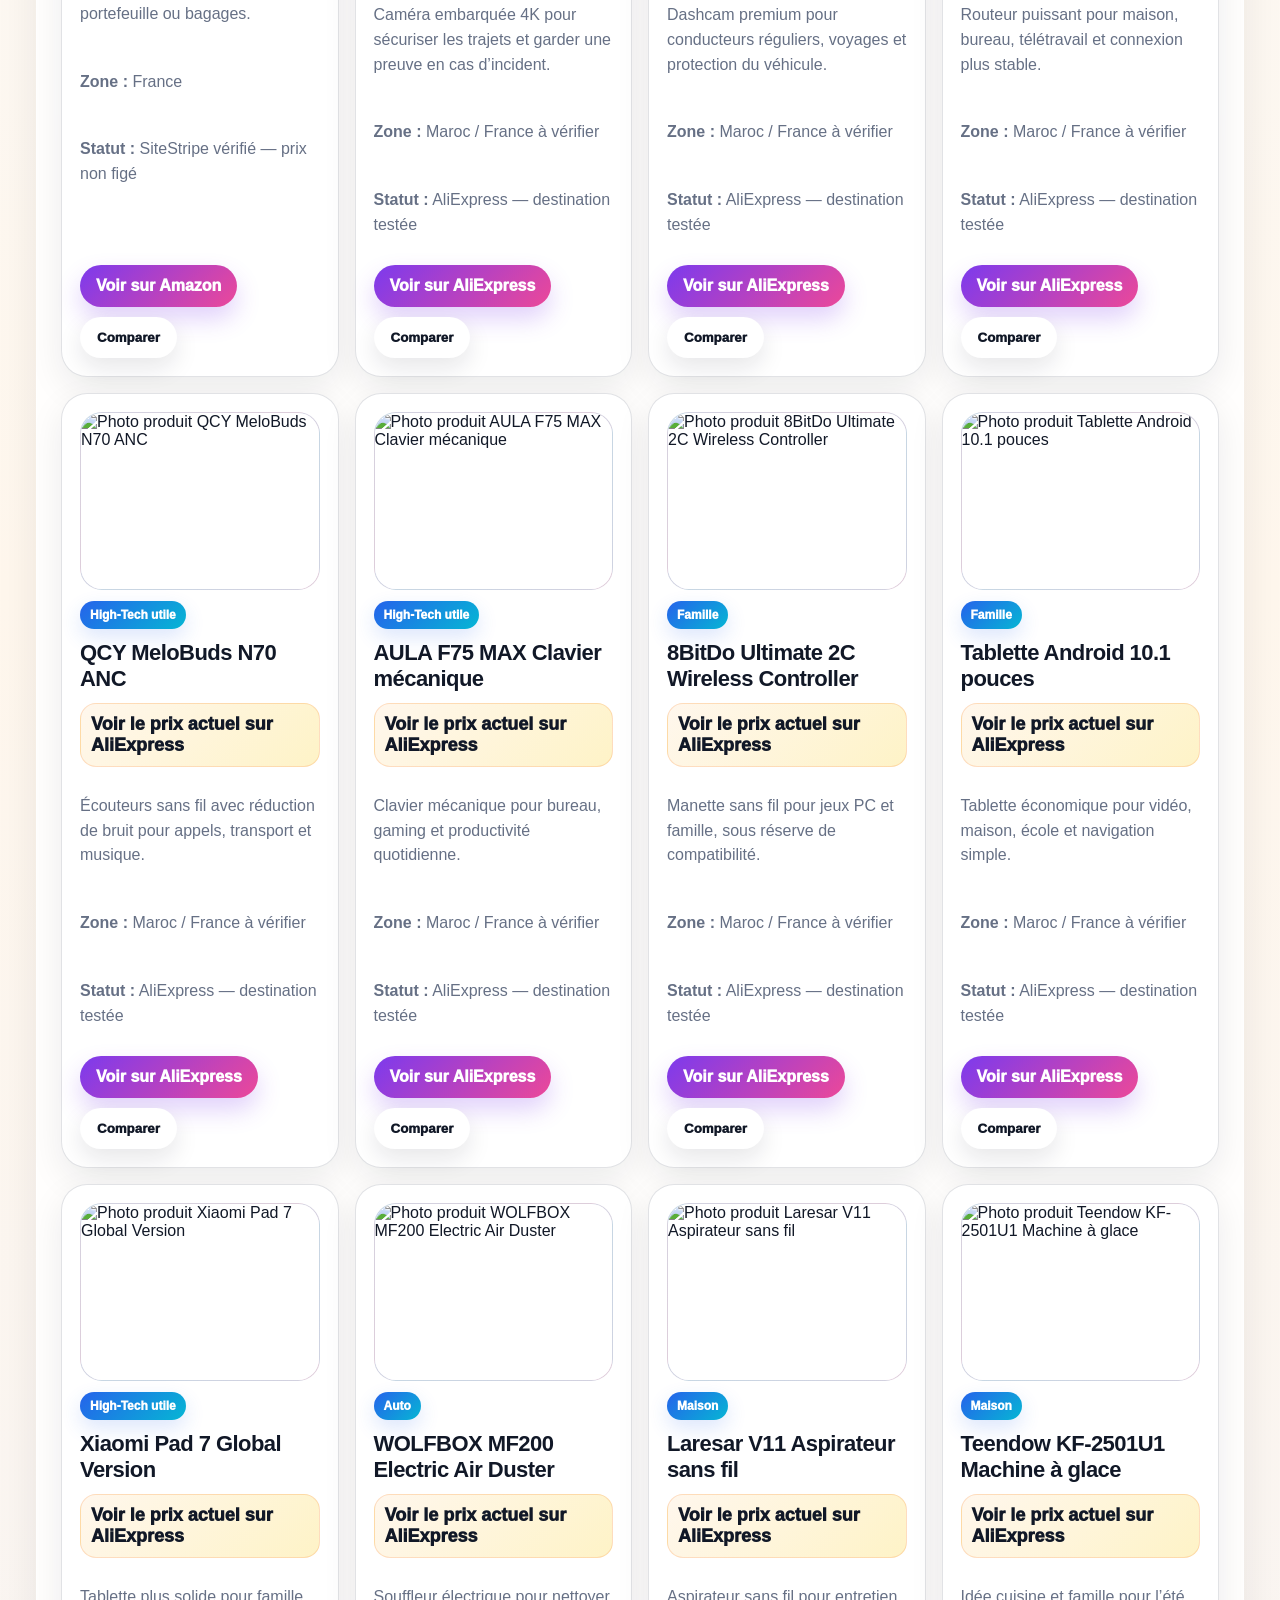
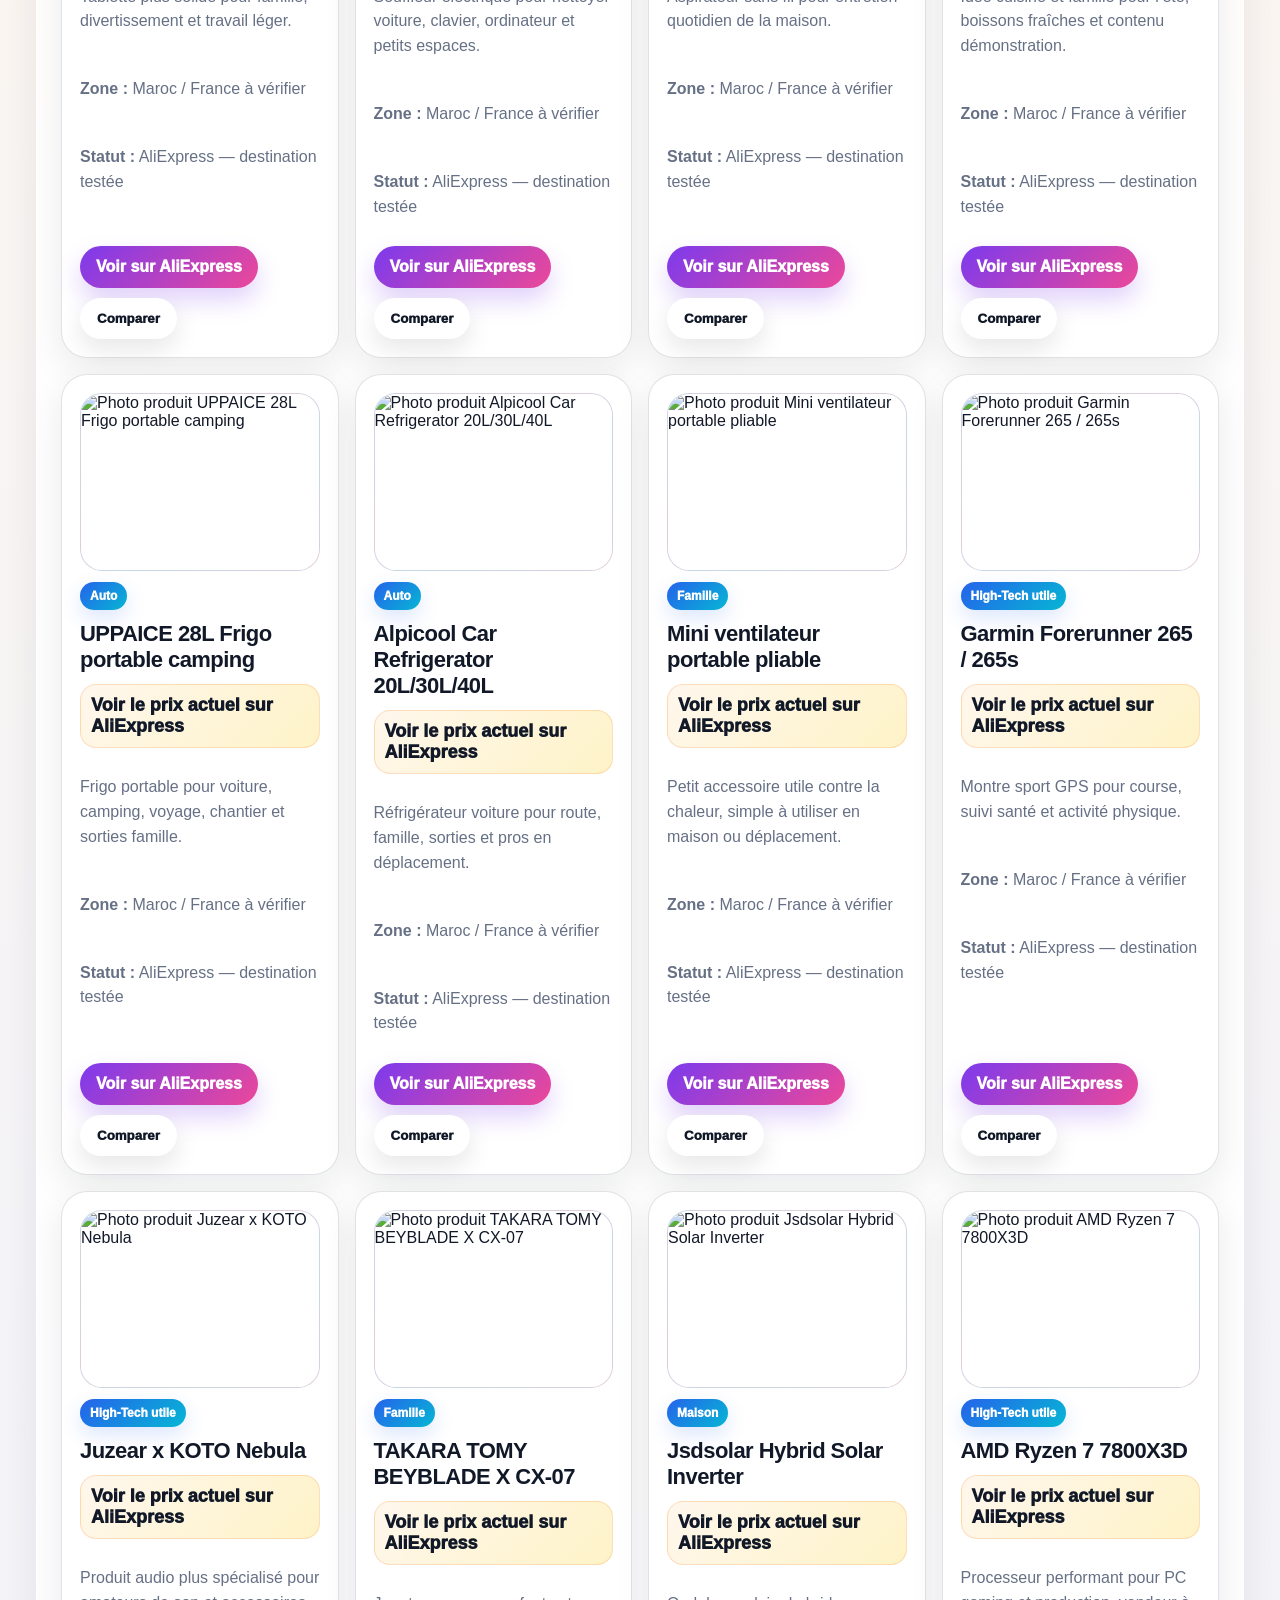
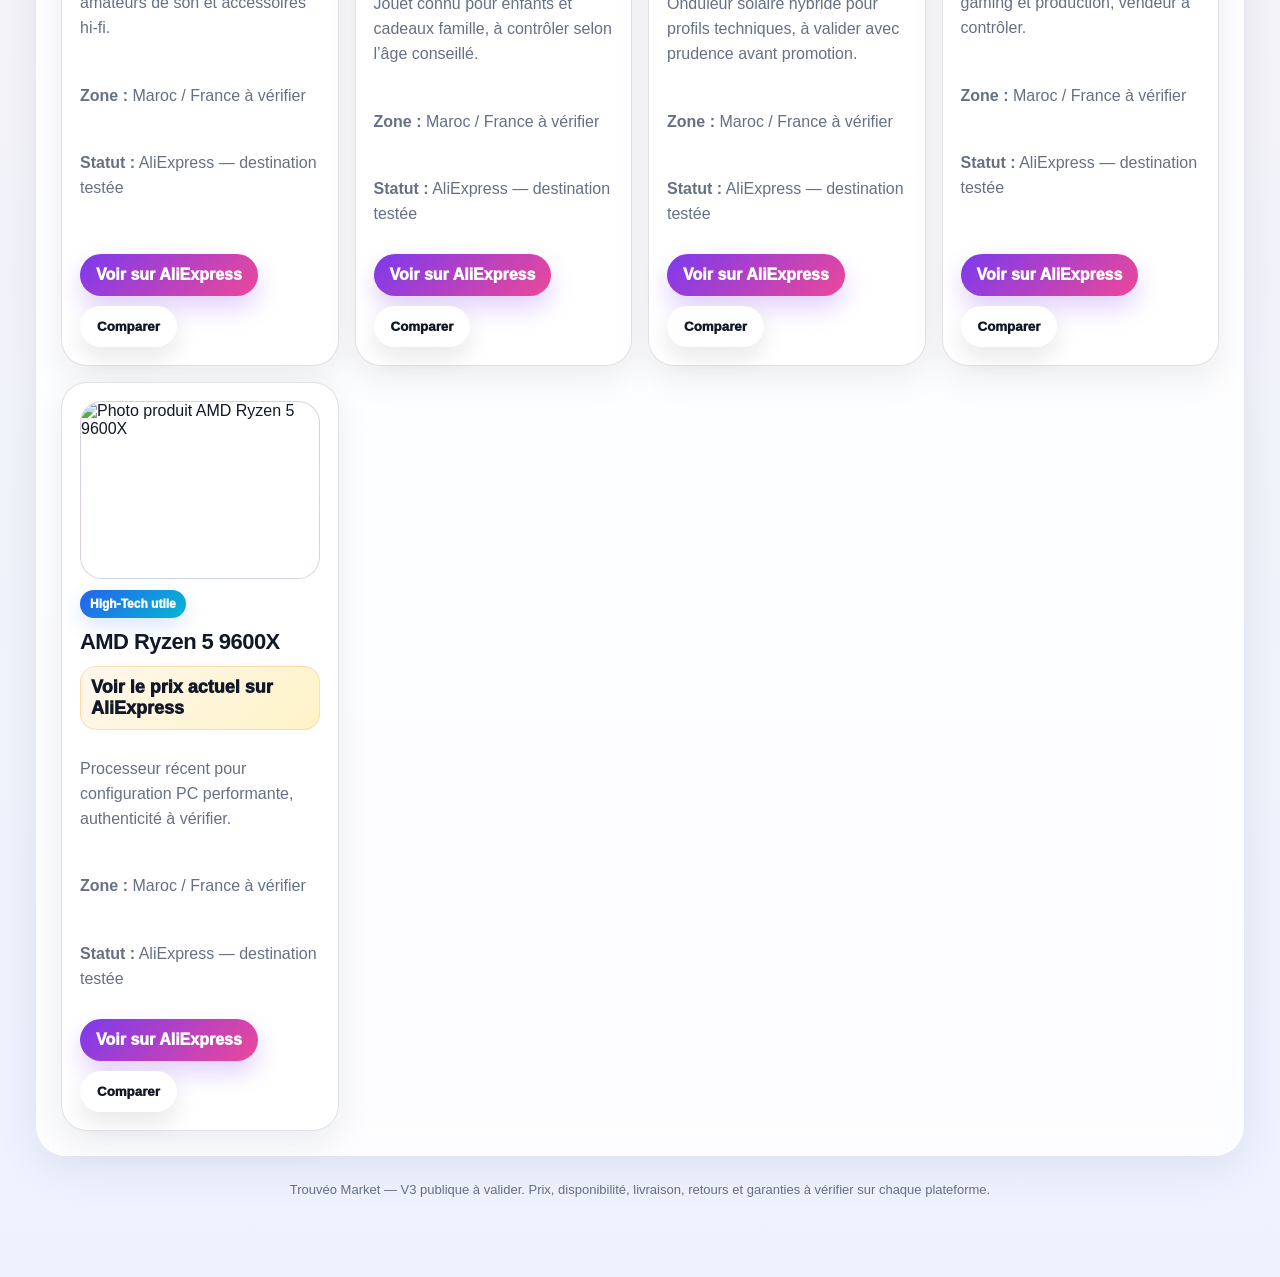
==== commit f798c755: "Publier Trouvéo Market V3" ====
--- a/index.html
+++ b/index.html
@@ -1,91 +1,273 @@
-<!doctype html>
+<!DOCTYPE html>
 <html lang="fr">
 <head>
-<meta charset="utf-8">
-<meta name="viewport" content="width=device-width,initial-scale=1">
-<title>Trouvéo Market — version officielle</title>
-<meta name="description" content="Trouvéo Market : produits affiliés, recherches multi-sites et commerces autour de soi.">
-<meta property="og:title" content="Trouvéo Market">
-<meta property="og:description" content="Boutique affiliée, recherches multi-sites et commerces autour de soi.">
-<meta property="og:url" content="https://trouveo-mark.netlify.app">
-<meta property="og:type" content="website">
-<link rel="manifest" href="manifest.json">
-<link rel="stylesheet" href="style.css">
+  <meta charset="UTF-8">
+  <meta name="viewport" content="width=device-width, initial-scale=1">
+  <title>Trouvéo Market — vitrine publique V3</title>
+  <meta name="description" content="Trouvéo Market : sélection utile, comparaison honnête, sources partenaires et services locaux bientôt disponibles.">
+  <meta property="og:title" content="Trouvéo Market">
+  <meta property="og:description" content="Une vitrine claire, colorée et sécurisée pour comparer, découvrir et préparer les services Trouvéo.">
+  <meta property="og:type" content="website">
+  <meta property="og:url" content="https://trouveo-mark.netlify.app">
+  <meta name="theme-color" content="#7c3aed">
+  <meta http-equiv="Content-Security-Policy" content="default-src 'self'; img-src 'self' https://ae01.alicdn.com https://*.alicdn.com data:; style-src 'self' 'unsafe-inline'; script-src 'self' 'unsafe-inline'; connect-src 'self'; form-action 'self'; base-uri 'self'; object-src 'none'; frame-ancestors 'none'; upgrade-insecure-requests">
+  <style>
+    :root{
+      --ink:#111827;--muted:#667085;--white:#fff;--line:rgba(15,23,42,.12);
+      --blue:#2563eb;--cyan:#06b6d4;--violet:#7c3aed;--pink:#ec4899;--orange:#f97316;--yellow:#facc15;--green:#10b981;--navy:#0f172a;
+      --shadow:0 22px 70px rgba(15,23,42,.14);--radius:30px;
+    }
+    *{box-sizing:border-box}
+    html{scroll-behavior:smooth}
+    body{margin:0;font-family:Inter,Arial,system-ui,sans-serif;color:var(--ink);background:
+      radial-gradient(860px 520px at -8% -10%,rgba(37,99,235,.20),transparent 62%),
+      radial-gradient(760px 460px at 104% 0%,rgba(236,72,153,.20),transparent 58%),
+      radial-gradient(620px 380px at 50% 6%,rgba(250,204,21,.14),transparent 62%),
+      linear-gradient(180deg,#f8fbff 0%,#fff7ed 36%,#eef2ff 100%)}
+    a{color:inherit}
+    .wrap{max-width:1240px;margin:auto;padding:22px 16px 80px}
+    .hero{position:relative;overflow:hidden;border-radius:38px;padding:32px;border:1px solid rgba(255,255,255,.70);box-shadow:var(--shadow);
+      background:linear-gradient(135deg,rgba(15,23,42,.98),rgba(37,99,235,.94) 34%,rgba(124,58,237,.90) 66%,rgba(249,115,22,.88));color:white}
+    .hero:after{content:"";position:absolute;right:-150px;top:-150px;width:380px;height:380px;border-radius:999px;background:rgba(255,255,255,.18)}
+    .hero:before{content:"";position:absolute;left:45%;bottom:-190px;width:430px;height:430px;border-radius:999px;background:rgba(255,255,255,.10)}
+    .hero>*{position:relative;z-index:1}
+    .badge{display:inline-flex;gap:8px;align-items:center;background:rgba(255,255,255,.18);border:1px solid rgba(255,255,255,.32);padding:9px 13px;border-radius:999px;font-weight:950;font-size:13px;box-shadow:inset 0 1px 0 rgba(255,255,255,.22)}
+    h1{font-size:clamp(44px,8vw,88px);line-height:.88;letter-spacing:-.07em;margin:16px 0 14px}
+    h2{font-size:clamp(28px,4vw,44px);letter-spacing:-.045em;margin:0 0 10px}
+    h3{font-size:22px;letter-spacing:-.025em;margin:0}
+    p{line-height:1.55}
+    .sub{font-size:18px;max-width:920px;color:rgba(255,255,255,.88)}
+    .section .sub,.card p,.mini p,.source p{color:var(--muted)}
+    .nav,.actions,.chips{display:flex;gap:10px;flex-wrap:wrap}
+    .nav{margin-top:22px}
+    button,.btn{border:0;border-radius:999px;padding:12px 16px;font-weight:950;text-decoration:none;cursor:pointer;display:inline-flex;align-items:center;justify-content:center;gap:8px;background:linear-gradient(135deg,var(--violet),var(--pink));color:white;box-shadow:0 12px 25px rgba(124,58,237,.23)}
+    .btn.alt,button.alt{background:white;color:#111827;border:1px solid rgba(255,255,255,.2);box-shadow:0 10px 24px rgba(15,23,42,.10)}
+    .btn.green,button.green{background:linear-gradient(135deg,var(--green),#22c55e)}
+    .btn.orange,button.orange{background:linear-gradient(135deg,var(--orange),var(--yellow));color:#111827}
+    .toolbar{display:grid;grid-template-columns:minmax(240px,1fr) 190px auto auto;gap:10px;margin-top:24px}
+    input,select,textarea{width:100%;border:1px solid var(--line);background:white;border-radius:18px;padding:14px 15px;font-size:15px;color:var(--ink);outline:none}
+    input:focus,select:focus,textarea:focus{border-color:var(--violet);box-shadow:0 0 0 4px rgba(124,58,237,.14)}
+    .section{margin-top:22px;background:rgba(255,255,255,.86);backdrop-filter:blur(12px);border:1px solid rgba(255,255,255,.8);border-radius:var(--radius);padding:24px;box-shadow:0 12px 44px rgba(15,23,42,.08)}
+    .grid{display:grid;grid-template-columns:repeat(auto-fit,minmax(270px,1fr));gap:16px;margin-top:18px}
+    .cols{display:grid;grid-template-columns:1.05fr .95fr;gap:16px;align-items:stretch}
+    .card{background:var(--white);border:1px solid var(--line);border-radius:26px;padding:18px;box-shadow:0 12px 35px rgba(15,23,42,.08);display:flex;flex-direction:column;gap:11px;min-height:280px;transition:.18s transform,.18s box-shadow}
+    .card:hover{transform:translateY(-3px);box-shadow:0 20px 48px rgba(15,23,42,.13)}
+    .tag{width:max-content;max-width:100%;font-size:12px;font-weight:950;color:#fff;background:linear-gradient(135deg,var(--blue),var(--cyan));border-radius:999px;padding:7px 10px;box-shadow:0 8px 20px rgba(37,99,235,.16)}
+    .price{font-size:18px;font-weight:950;color:#111827;background:linear-gradient(135deg,#fff7ed,#fef3c7);border:1px solid rgba(249,115,22,.20);border-radius:16px;padding:10px}
+    .photo{height:178px;border-radius:22px;background:linear-gradient(135deg,#e0f2fe,#fce7f3);border:1px solid var(--line);display:flex;align-items:center;justify-content:center;overflow:hidden}
+    .photo img{width:100%;height:100%;object-fit:contain;background:white}
+    .photo.placeholder{font-size:64px}
+    .actions{margin-top:auto}
+    .notice{border:1px dashed rgba(249,115,22,.38);background:#fff7ed;color:#9a3412;border-radius:22px;padding:15px;line-height:1.5}
+    .safe{border:1px solid rgba(16,185,129,.24);background:#ecfdf5;color:#047857;border-radius:22px;padding:15px;line-height:1.5}
+    .mini{background:linear-gradient(135deg,#ffffff,#f8fafc);border:1px solid var(--line);border-radius:22px;padding:17px}
+    .mini h3{display:flex;align-items:center;gap:8px}
+    .promo{position:relative;overflow:hidden;background:linear-gradient(135deg,#0f172a,#1d4ed8 42%,#7c3aed 72%,#f97316);color:white;border-color:rgba(255,255,255,.18)}
+    .promo:before{content:"BIENTÔT";position:absolute;right:-34px;top:20px;transform:rotate(35deg);background:linear-gradient(135deg,var(--yellow),var(--orange));color:#111827;font-weight:1000;padding:8px 48px;font-size:13px;box-shadow:0 10px 25px rgba(0,0,0,.25)}
+    .promo p{color:#dbeafe}
+    .promo .tag{background:rgba(255,255,255,.18);border:1px solid rgba(255,255,255,.22)}
+    .flyer{display:grid;grid-template-columns:104px 1fr;gap:14px;align-items:center}
+    .flyer img{width:104px;height:104px;object-fit:cover;border-radius:24px;border:3px solid rgba(255,255,255,.25);background:white;box-shadow:0 12px 30px rgba(0,0,0,.22)}
+    .soon{display:inline-flex;width:max-content;background:rgba(250,204,21,.16);border:1px solid rgba(250,204,21,.35);color:#fef3c7;border-radius:999px;padding:8px 11px;font-weight:1000}
+    .source-list{display:grid;grid-template-columns:repeat(auto-fit,minmax(210px,1fr));gap:12px;margin-top:12px}
+    .source{background:#fff;border:1px solid var(--line);border-radius:22px;padding:16px;box-shadow:0 10px 28px rgba(15,23,42,.06)}
+    .hidden{display:none!important}
+    .qr{display:flex;gap:18px;align-items:center;flex-wrap:wrap}
+    .qr img{width:142px;background:white;border-radius:18px;border:1px solid var(--line);padding:8px}
+    .footer{margin-top:26px;color:#667085;font-size:13px;text-align:center}
+    .count{font-weight:1000;color:var(--violet)}
+    .small{font-size:13px;color:#667085}
+    form{display:grid;gap:10px}
+    textarea{min-height:110px;resize:vertical}
+    .recap{display:grid;grid-template-columns:repeat(auto-fit,minmax(190px,1fr));gap:12px;margin-top:16px}
+    .stat{background:white;border:1px solid var(--line);border-radius:22px;padding:16px;box-shadow:0 10px 28px rgba(15,23,42,.06)}
+    .stat b{font-size:28px;color:var(--violet)}
+    @media(max-width:900px){.toolbar,.cols{grid-template-columns:1fr}.hero{padding:23px}.nav button,.actions a,.actions button{width:100%}.flyer{grid-template-columns:1fr}.flyer img{width:100%;height:190px}}
+  </style>
 </head>
 <body>
-<div class="wrap" id="app">
-  <section class="hero">
-    <span class="badge">Version officielle • GitHub → Netlify</span>
+<div class="wrap">
+  <header class="hero">
+    <span class="badge">🎯 Version publique V3 · base unique · prête à valider</span>
     <h1>Trouvéo Market</h1>
-    <p class="sub">Produits affiliés, recherches multi-sites et commerces autour de soi. Aucun meilleur prix n’est annoncé sans comparaison réelle.</p>
-    <div class="nav">
-      <button data-section="market">Accueil</button>
-      <button class="alt" data-section="shop">Boutique</button>
-      <button class="alt" data-section="deals">Rechercher des offres</button>
-      <button class="darkbtn" data-section="nearby">Autour de moi</button>
-      <button class="darkbtn" id="showQrButton">QR code</button>
+    <p class="sub">La vitrine centrale Trouvéo : produits utiles, comparaison honnête, sources partenaires et services bientôt disponibles. Trouvéo reste au centre, les plateformes partenaires viennent ensuite.</p>
+    <nav class="nav" aria-label="Navigation principale">
+      <button onclick="showSection('accueil')">Accueil</button>
+      <button class="alt" onclick="showSection('boutique')">Boutique</button>
+      <button class="alt" onclick="showSection('comparer')">Comparer</button>
+      <button class="alt" onclick="showSection('services')">Services bientôt</button>
+      <button class="alt" onclick="showSection('local')">Autour de moi</button>
+      <button class="alt" onclick="showSection('contact')">Contact</button>
+    </nav>
+    <div class="toolbar" role="search">
+      <input id="searchInput" placeholder="Chercher : frigo, dashcam, aspirateur, tablette, maison…" oninput="renderProducts()">
+      <select id="categoryFilter" onchange="renderProducts()">
+        <option value="">Toutes les catégories</option>
+        <option>Maison</option>
+        <option>Auto</option>
+        <option>High-Tech utile</option>
+        <option>Famille</option>
+      </select>
+      <button class="orange" onclick="runCompare()">🔎 Comparer</button>
+      <button class="green" onclick="startVoice()">🎙️ Vocal</button>
     </div>
-    <div class="toolbar">
-      <input id="q" placeholder="Chercher un produit ou une catégorie…">
-      <select id="typeFilter">
-        <option value="">Tout</option><option value="product">Boutique</option><option value="deal">Recherche multi-sites</option>
-      </select>
-      <button id="searchButton">🔎 Rechercher</button>
-      <button id="voiceButton">🎙️ Parler</button>
-      <button class="alt" id="geoButton">📍 Localiser</button>
-    </div>
-    <div id="locationStatus" class="notice hidden"></div>
-    <div id="qrBox" class="section hidden">
-      <h2>QR code officiel</h2>
-      <p class="sub">Accès direct à <b>https://trouveo-mark.netlify.app</b></p>
-      <img id="qrImg" src="assets/qr-trouveo-market.png" alt="QR code Trouvéo Market">
-      <div class="actions"><button class="alt" id="downloadQrButton">Télécharger QR</button><button id="copyLinkButton">Copier le lien</button></div>
-    </div>
-  </section>
-
-  <section id="market" class="section">
-    <h2>Une vitrine utile, sans promesse mensongère</h2>
-    <div class="cols">
-      <div class="mini"><h3>🛍️ Boutique</h3><p class="sub">Produits affiliés classés et dédupliqués.</p></div>
-      <div class="mini"><h3>🔎 Recherche multi-sites</h3><p class="sub">Ouvre les recherches sur plusieurs plateformes, sans prétendre calculer automatiquement le meilleur prix.</p></div>
-      <div class="mini"><h3>📍 Autour de moi</h3><p class="sub">Recherche Google Maps avec position ou ville saisie.</p></div>
-      <div class="mini"><h3>🔒 Sécurité</h3><p class="sub">Aucun espace propriétaire ou administratif n’est exposé au public.</p></div>
-    </div>
-    <div class="notice">Les prix, disponibilités et conditions sont ceux affichés par chaque plateforme au moment de la consultation. Trouvéo ne garantit pas encore le prix le plus bas.</div>
-  </section>
-
-  <section id="shop" class="grid hidden"></section>
-  <section id="deals" class="hidden"></section>
-
-  <section id="nearby" class="section hidden">
-    <h2>Autour de moi</h2>
-    <p class="sub">Autorisez la localisation ou saisissez une ville. Cette fonction recherche des commerces proches, pas des promotions garanties.</p>
-    <div class="toolbar">
-      <input id="nearbyQuery" placeholder="Restaurant, boulangerie, pharmacie…">
-      <input id="nearbyCity" placeholder="Ville ou secteur">
-      <button class="alt" id="openNearbyButton">🔎 Chercher sur Maps</button>
-      <button id="geoNearbyButton">Autoriser la localisation</button>
-    </div>
-    <div class="grid" id="nearbyCards"></div>
-  </section>
-
-  <section class="section">
-    <h2>Contacts publics</h2>
-    <div class="cols">
-      <form class="card compact" name="merchant" method="POST" data-netlify="true" action="/merci.html">
-        <input type="hidden" name="form-name" value="merchant"><input type="hidden" name="bot-field">
-        <h3>Commerçant</h3><input name="name" placeholder="Nom" required><input name="company" placeholder="Entreprise"><input type="email" name="email" placeholder="Email" required><textarea name="message" placeholder="Votre demande"></textarea><button type="submit">Envoyer</button>
-      </form>
-      <form class="card compact" name="publicity" method="POST" data-netlify="true" action="/merci.html">
-        <input type="hidden" name="form-name" value="publicity"><input type="hidden" name="bot-field">
-        <h3>Publicité</h3><input name="name" placeholder="Nom" required><input name="company" placeholder="Entreprise"><input type="email" name="email" placeholder="Email" required><textarea name="message" placeholder="Projet de visibilité"></textarea><button type="submit">Envoyer</button>
-      </form>
-    </div>
-  </section>
-
-  <div class="footer">Trouvéo Market — version officielle — informations transparentes et mises à jour depuis GitHub.</div>
+  </header>
+
+  <main>
+    <section id="accueil" class="section">
+      <div class="cols">
+        <div>
+          <h2>Une boutique claire, pas une promesse floue</h2>
+          <p class="section-sub">Trouvéo Market aide à découvrir et comparer. Le client vérifie toujours le prix actuel, le vendeur, la livraison, les avis et les conditions sur le site marchand.</p>
+          <div class="recap">
+            <div class="stat"><b>21</b><br>produits visibles</div>
+            <div class="stat"><b>20</b><br>photos AliExpress</div>
+            <div class="stat"><b>2</b><br>services bientôt</div>
+            <div class="stat"><b>0</b><br>espace privé exposé</div>
+          </div>
+        </div>
+        <div class="safe">
+          <b>Contrôle public :</b><br>
+          la version publique ne contient pas d’espace propriétaire, pas de dossier privé, pas de rapport interne et pas d’identifiant confidentiel. Les modules sensibles restent fermés.
+        </div>
+      </div>
+      <div class="grid">
+        <article class="mini"><h3>🛍️ Boutique</h3><p>Produits courts, utiles, lisibles, avec lien marchand et prix actuel à vérifier.</p></article>
+        <article class="mini"><h3>🔎 Comparer</h3><p>Amazon, AliExpress, Jumia, Leboncoin, Marketplace, Google Shopping et local.</p></article>
+        <article class="mini"><h3>📍 Autour</h3><p>Recherche commerces/services proches sans prétendre calculer automatiquement le meilleur prix.</p></article>
+        <article class="mini"><h3>🚧 Bientôt</h3><p>Momo Courses et Monsieur Ballafkir Rénovation visibles en publicité mais fermés.</p></article>
+      </div>
+    </section>
+
+    <section id="boutique" class="section">
+      <h2>Boutique Trouvéo Market</h2>
+      <p class="section-sub"><span class="count" id="productCount">0</span> produits affichés. Certains liens peuvent être sponsorisés/affiliés. Aucun prix n’est figé : “Voir le prix actuel” reste la règle.</p>
+      <div id="productGrid" class="grid"></div>
+    </section>
+
+    <section id="comparer" class="section hidden">
+      <h2>Comparer les sources</h2>
+      <p class="section-sub">Tapez votre besoin puis comparez les sources. Jumia est gardé en source officielle Maroc, sans faux lien affilié produit.</p>
+      <div id="compareGrid" class="source-list"></div>
+      <div class="notice" style="margin-top:16px"><b>Transparence :</b> tant que les vrais liens JForce produit ne sont pas fournis, Jumia reste une recherche officielle et non une fiche produit affiliée inventée.</div>
+    </section>
+
+    <section id="services" class="section hidden">
+      <h2>Services Trouvéo bientôt disponibles</h2>
+      <p class="section-sub">On garde la publicité, mais on ferme les portes tant que les parcours ne sont pas prêts. C’est propre, professionnel et honnête.</p>
+      <div class="grid">
+        <article class="card promo">
+          <div class="tag">Module fermé · publicité visible</div>
+          <div class="flyer">
+            <img src="assets/flyer-renovation-pro.png" alt="Flyer Monsieur Ballafkir Rénovation">
+            <div>
+              <h3>🏗️ Monsieur Ballafkir Rénovation</h3>
+              <span class="soon">Bientôt disponible</span>
+            </div>
+          </div>
+          <div class="price">En attente — accès verrouillé</div>
+          <p>Future présentation rénovation, conseil ou demande travaux si le cadre professionnel est validé. Aucun devis actif, aucune mise en relation artisan depuis cette vitrine.</p>
+          <div class="actions"><button class="alt" onclick="locked('Monsieur Ballafkir Rénovation')">Voir le statut</button></div>
+        </article>
+        <article class="card promo">
+          <div class="tag">Module fermé · publicité visible</div>
+          <div class="flyer">
+            <img src="assets/flyer-momo-courses.png" alt="Flyer Momo Courses">
+            <div>
+              <h3>🛒 Momo Courses</h3>
+              <span class="soon">Bientôt disponible</span>
+            </div>
+          </div>
+          <div class="price">En réglage — accès verrouillé</div>
+          <p>Future aide pour dicter les courses, générer une liste propre et préparer une commande Drive. Pas de promesse de livraison immédiate.</p>
+          <div class="actions"><button class="alt" onclick="locked('Momo Courses')">Voir le statut</button></div>
+        </article>
+      </div>
+      <div class="notice" style="margin-top:16px">Les flyers sont aussi conservés séparément dans le dossier <b>assets</b> pour une future communication.</div>
+    </section>
+
+    <section id="local" class="section hidden">
+      <h2>Autour de moi</h2>
+      <p class="section-sub">Recherche locale simple : besoin + ville. La position reste gérée par le navigateur de l’utilisateur.</p>
+      <div class="toolbar">
+        <input id="nearbyNeed" placeholder="Restaurant, garage, boulangerie, électroménager…">
+        <input id="nearbyCity" placeholder="Ville ou secteur">
+        <button class="orange" onclick="openNearby()">Ouvrir Maps</button>
+        <button class="green" onclick="useGeo()">📍 Autoriser ma position</button>
+      </div>
+      <div class="grid" id="nearbyQuick"></div>
+    </section>
+
+    <section id="contact" class="section hidden">
+      <h2>Contact public</h2>
+      <div class="cols">
+        <form name="contact" method="POST" data-netlify="true" netlify-honeypot="bot-field" action="/merci.html" class="card">
+          <input type="hidden" name="form-name" value="contact">
+          <input class="hidden" name="bot-field" autocomplete="off">
+          <h3>Demande générale</h3>
+          <input name="nom" placeholder="Nom" required>
+          <input name="email" type="email" placeholder="Email" required>
+          <textarea name="message" placeholder="Votre demande"></textarea>
+          <button type="submit">Envoyer</button>
+        </form>
+        <div class="card">
+          <h3>QR code officiel</h3>
+          <div class="qr">
+            <img src="assets/qr-trouveo-market.png" alt="QR code Trouvéo Market">
+            <p>Adresse publique prévue :<br><b>https://trouveo-mark.netlify.app</b></p>
+          </div>
+          <p class="small">Déploiement uniquement après validation finale de Mohamed.</p>
+        </div>
+      </div>
+    </section>
+  </main>
+
+  <footer class="footer">
+    Trouvéo Market — V3 publique à valider. Prix, disponibilité, livraison, retours et garanties à vérifier sur chaque plateforme.
+  </footer>
 </div>
-<script src="app.js"></script>
-<script src="honest-search.js"></script>
+
+<script>
+const products=[
+{cat:"High-Tech utile",title:"Apple AirTag",price:"Voir le prix actuel sur Amazon",desc:"Traceur utile pour clés, sac, portefeuille ou bagages.",zone:"France",status:"SiteStripe vérifié — prix non figé",url:"https://amzn.to/4w6rTta",cta:"Voir sur Amazon",emoji:"📍"},
+{cat:"Auto",title:"DDPAI 4K Dash Cam Z60 Pro",price:"Voir le prix actuel sur AliExpress",desc:"Caméra embarquée 4K pour sécuriser les trajets et garder une preuve en cas d’incident.",zone:"Maroc / France à vérifier",status:"AliExpress — destination testée",url:"https://www.aliexpress.com/item/1005008625765702.html",img:"https://ae01.alicdn.com/kf/S27e85bf62e644fe58133123040f4db924.jpg",cta:"Voir sur AliExpress"},
+{cat:"Auto",title:"70mai Dash Cam 4K A810 Ultra",price:"Voir le prix actuel sur AliExpress",desc:"Dashcam premium pour conducteurs réguliers, voyages et protection du véhicule.",zone:"Maroc / France à vérifier",status:"AliExpress — destination testée",url:"https://www.aliexpress.com/item/1005011606774220.html",img:"https://ae01.alicdn.com/kf/Scf319523610a4a82b6eda94508d8e7b7r.jpg",cta:"Voir sur AliExpress"},
+{cat:"High-Tech utile",title:"GL.iNet Flint 2 GL-MT6000 Router",price:"Voir le prix actuel sur AliExpress",desc:"Routeur puissant pour maison, bureau, télétravail et connexion plus stable.",zone:"Maroc / France à vérifier",status:"AliExpress — destination testée",url:"https://www.aliexpress.com/item/1005008647253445.html",img:"https://ae01.alicdn.com/kf/S2aaa8c619aee4e0eba925815b4a8ca38X.jpg",cta:"Voir sur AliExpress"},
+{cat:"High-Tech utile",title:"QCY MeloBuds N70 ANC",price:"Voir le prix actuel sur AliExpress",desc:"Écouteurs sans fil avec réduction de bruit pour appels, transport et musique.",zone:"Maroc / France à vérifier",status:"AliExpress — destination testée",url:"https://www.aliexpress.com/item/1005009361746399.html",img:"https://ae01.alicdn.com/kf/Sd841beb180934b1788f6f2cf58d27e62Y.jpg",cta:"Voir sur AliExpress"},
+{cat:"High-Tech utile",title:"AULA F75 MAX Clavier mécanique",price:"Voir le prix actuel sur AliExpress",desc:"Clavier mécanique pour bureau, gaming et productivité quotidienne.",zone:"Maroc / France à vérifier",status:"AliExpress — destination testée",url:"https://www.aliexpress.com/item/1005008918966109.html",img:"https://ae01.alicdn.com/kf/S8a55d27d5d7348819058f3b075bfd7dd1.png",cta:"Voir sur AliExpress"},
+{cat:"Famille",title:"8BitDo Ultimate 2C Wireless Controller",price:"Voir le prix actuel sur AliExpress",desc:"Manette sans fil pour jeux PC et famille, sous réserve de compatibilité.",zone:"Maroc / France à vérifier",status:"AliExpress — destination testée",url:"https://www.aliexpress.com/item/1005006593373628.html",img:"https://ae01.alicdn.com/kf/S1629ac1f67174542b5c0150115d1a886I.jpg",cta:"Voir sur AliExpress"},
+{cat:"Famille",title:"Tablette Android 10.1 pouces",price:"Voir le prix actuel sur AliExpress",desc:"Tablette économique pour vidéo, maison, école et navigation simple.",zone:"Maroc / France à vérifier",status:"AliExpress — destination testée",url:"https://www.aliexpress.com/item/1005009885478627.html",img:"https://ae01.alicdn.com/kf/Se3f2ac6839d5465681b4372ad4768f55l.jpg",cta:"Voir sur AliExpress"},
+{cat:"High-Tech utile",title:"Xiaomi Pad 7 Global Version",price:"Voir le prix actuel sur AliExpress",desc:"Tablette plus solide pour famille, divertissement et travail léger.",zone:"Maroc / France à vérifier",status:"AliExpress — destination testée",url:"https://www.aliexpress.com/item/1005012157836813.html",img:"https://ae01.alicdn.com/kf/Sd74dae828d7c46279cb3a4815d9a305cy.jpg",cta:"Voir sur AliExpress"},
+{cat:"Auto",title:"WOLFBOX MF200 Electric Air Duster",price:"Voir le prix actuel sur AliExpress",desc:"Souffleur électrique pour nettoyer voiture, clavier, ordinateur et petits espaces.",zone:"Maroc / France à vérifier",status:"AliExpress — destination testée",url:"https://www.aliexpress.com/item/1005010257591019.html",img:"https://ae01.alicdn.com/kf/Sdcd3ff90298f4ea6a4f1a70c848da1393.jpg",cta:"Voir sur AliExpress"},
+{cat:"Maison",title:"Laresar V11 Aspirateur sans fil",price:"Voir le prix actuel sur AliExpress",desc:"Aspirateur sans fil pour entretien quotidien de la maison.",zone:"Maroc / France à vérifier",status:"AliExpress — destination testée",url:"https://www.aliexpress.com/item/1005009893071349.html",img:"https://ae01.alicdn.com/kf/Seef4bea3f07d4010981745fdd56f9ec7F.png",cta:"Voir sur AliExpress"},
+{cat:"Maison",title:"Teendow KF-2501U1 Machine à glace",price:"Voir le prix actuel sur AliExpress",desc:"Idée cuisine et famille pour l’été, boissons fraîches et contenu démonstration.",zone:"Maroc / France à vérifier",status:"AliExpress — destination testée",url:"https://www.aliexpress.com/item/1005012385557130.html",img:"https://ae01.alicdn.com/kf/A4c9768166f244404b5b0b9df2e72c1c6o.jpg",cta:"Voir sur AliExpress"},
+{cat:"Auto",title:"UPPAICE 28L Frigo portable camping",price:"Voir le prix actuel sur AliExpress",desc:"Frigo portable pour voiture, camping, voyage, chantier et sorties famille.",zone:"Maroc / France à vérifier",status:"AliExpress — destination testée",url:"https://www.aliexpress.com/item/1005012278039272.html",img:"https://ae01.alicdn.com/kf/A545d9f05a705478092cf39207b2c78ea2.png",cta:"Voir sur AliExpress"},
+{cat:"Auto",title:"Alpicool Car Refrigerator 20L/30L/40L",price:"Voir le prix actuel sur AliExpress",desc:"Réfrigérateur voiture pour route, famille, sorties et pros en déplacement.",zone:"Maroc / France à vérifier",status:"AliExpress — destination testée",url:"https://www.aliexpress.com/item/1005007294373143.html",img:"https://ae01.alicdn.com/kf/Sec0a238df3604f13968850364b56cccbn.jpg",cta:"Voir sur AliExpress"},
+{cat:"Famille",title:"Mini ventilateur portable pliable",price:"Voir le prix actuel sur AliExpress",desc:"Petit accessoire utile contre la chaleur, simple à utiliser en maison ou déplacement.",zone:"Maroc / France à vérifier",status:"AliExpress — destination testée",url:"https://www.aliexpress.com/item/1005007946074036.html",img:"https://ae01.alicdn.com/kf/Sdfd39cb079384032b4c6d9a224888f5aL.jpg",cta:"Voir sur AliExpress"},
+{cat:"High-Tech utile",title:"Garmin Forerunner 265 / 265s",price:"Voir le prix actuel sur AliExpress",desc:"Montre sport GPS pour course, suivi santé et activité physique.",zone:"Maroc / France à vérifier",status:"AliExpress — destination testée",url:"https://www.aliexpress.com/item/1005009532056052.html",img:"https://ae01.alicdn.com/kf/Sa218e267ef3848ed8a323bed4371519fK.png",cta:"Voir sur AliExpress"},
+{cat:"High-Tech utile",title:"Juzear x KOTO Nebula",price:"Voir le prix actuel sur AliExpress",desc:"Produit audio plus spécialisé pour amateurs de son et accessoires hi-fi.",zone:"Maroc / France à vérifier",status:"AliExpress — destination testée",url:"https://www.aliexpress.com/item/1005012382358820.html",img:"https://ae01.alicdn.com/kf/S5a755ca74662493a8e37b05a5ef2a7f7K.jpg",cta:"Voir sur AliExpress"},
+{cat:"Famille",title:"TAKARA TOMY BEYBLADE X CX-07",price:"Voir le prix actuel sur AliExpress",desc:"Jouet connu pour enfants et cadeaux famille, à contrôler selon l’âge conseillé.",zone:"Maroc / France à vérifier",status:"AliExpress — destination testée",url:"https://www.aliexpress.com/item/1005012590358615.html",img:"https://ae01.alicdn.com/kf/Seb43f9a134304843ba1b78e3337c16036.png",cta:"Voir sur AliExpress"},
+{cat:"Maison",title:"Jsdsolar Hybrid Solar Inverter",price:"Voir le prix actuel sur AliExpress",desc:"Onduleur solaire hybride pour profils techniques, à valider avec prudence avant promotion.",zone:"Maroc / France à vérifier",status:"AliExpress — destination testée",url:"https://www.aliexpress.com/item/1005012395215859.html",img:"https://ae01.alicdn.com/kf/S69422cb44eda4854bafeda2a8994e54cU.jpg",cta:"Voir sur AliExpress"},
+{cat:"High-Tech utile",title:"AMD Ryzen 7 7800X3D",price:"Voir le prix actuel sur AliExpress",desc:"Processeur performant pour PC gaming et production, vendeur à contrôler.",zone:"Maroc / France à vérifier",status:"AliExpress — destination testée",url:"https://www.aliexpress.com/item/1005011786160126.html",img:"https://ae01.alicdn.com/kf/S4e5e8d2459714634b18953b8f943d200V.jpg",cta:"Voir sur AliExpress"},
+{cat:"High-Tech utile",title:"AMD Ryzen 5 9600X",price:"Voir le prix actuel sur AliExpress",desc:"Processeur récent pour configuration PC performante, authenticité à vérifier.",zone:"Maroc / France à vérifier",status:"AliExpress — destination testée",url:"https://www.aliexpress.com/item/1005009156937816.html",img:"https://ae01.alicdn.com/kf/S75e26f88e0aa4e7f8b911cc4dfabea15z.jpg",cta:"Voir sur AliExpress"}];
+const sources=[["Trouvéo Market","Catalogue de la vitrine","#boutique"],["Amazon France","Recherche officielle","https://www.amazon.fr/s?k="],["AliExpress","Recherche officielle","https://www.aliexpress.com/wholesale?SearchText="],["Jumia Maroc","Recherche officielle","https://www.jumia.ma/catalog/?q="],["Leboncoin","Occasion France","https://www.leboncoin.fr/recherche?text="],["Facebook Marketplace","Occasion locale","https://www.facebook.com/marketplace/search/?query="],["Google Shopping","Comparaison large","https://www.google.com/search?tbm=shop&q="],["Cdiscount","Marketplace France","https://www.cdiscount.com/search/10/"],["Autour de moi","Google Maps","https://www.google.com/maps/search/?api=1&query="]];
+const quickLocal=["restaurant","boulangerie","garage","pharmacie","bricolage","électroménager","coiffeur","supermarché","téléphone"];
+let lastCoords=null;
+function esc(v){return String(v??"").replace(/[&<>"']/g,m=>({"&":"&amp;","<":"&lt;",">":"&gt;","\"":"&quot;","'":"&#39;"}[m]));}
+function norm(v){return String(v||"").toLowerCase().normalize("NFD").replace(/[\u0300-\u036f]/g,"");}
+function sponsored(url){return /amzn\.to|amazon\.|aliexpress\.|jumia\./i.test(url)?" sponsored":""}
+function showSection(id){["accueil","boutique","comparer","services","local","contact"].forEach(s=>document.getElementById(s)?.classList.toggle("hidden",s!==id));if(id==="boutique")renderProducts();if(id==="comparer")renderCompare();if(id==="local")renderLocal();location.hash=id}
+function renderProducts(){const q=norm(document.getElementById("searchInput")?.value);const cat=document.getElementById("categoryFilter")?.value||"";const list=products.filter(p=>(!cat||p.cat===cat)&&(!q||norm(`${p.title} ${p.cat} ${p.desc}`).includes(q)));document.getElementById("productCount").textContent=list.length;document.getElementById("productGrid").innerHTML=list.map(p=>`<article class="card"><div class="photo ${p.img?"":"placeholder"}">${p.img?`<img loading="lazy" src="${esc(p.img)}" alt="Photo produit ${esc(p.title)}">`:esc(p.emoji||"🛍️")}</div><div class="tag">${esc(p.cat)}</div><h3>${esc(p.title)}</h3><div class="price">${esc(p.price)}</div><p>${esc(p.desc)}</p><p><b>Zone :</b> ${esc(p.zone)}</p><p><b>Statut :</b> ${esc(p.status)}</p><div class="actions"><a class="btn" href="${esc(p.url)}" target="_blank" rel="noopener noreferrer${sponsored(p.url)}">${esc(p.cta)}</a><button class="alt" onclick="compareText('${esc(p.title)}')">Comparer</button></div></article>`).join("")}
+function renderCompare(){const q=(document.getElementById("searchInput")?.value||"frigo").trim();document.getElementById("compareGrid").innerHTML=sources.map(([name,desc,base])=>{const url=base.startsWith("#")?base:base+encodeURIComponent(q);return `<div class="source"><h3>${esc(name)}</h3><p>${esc(desc)}</p><div class="actions"><a class="btn alt" href="${esc(url)}" target="${base.startsWith("#")?"_self":"_blank"}" rel="noopener noreferrer">Ouvrir</a></div></div>`}).join("")}
+function runCompare(){showSection("comparer")}
+function compareText(text){document.getElementById("searchInput").value=text;showSection("comparer")}
+function renderLocal(){document.getElementById("nearbyQuick").innerHTML=quickLocal.map(x=>`<article class="card" style="min-height:0"><div class="tag">Autour</div><h3>${esc(x)}</h3><p>Recherche rapide dans Google Maps.</p><div class="actions"><button class="alt" onclick="searchNearby('${esc(x)}')">Ouvrir Maps</button></div></article>`).join("")}
+function openNearby(){searchNearby(document.getElementById("nearbyNeed")?.value||"commerce")}
+function searchNearby(need){const city=document.getElementById("nearbyCity")?.value||"";const query=[need,city].filter(Boolean).join(" ");const url=lastCoords?`https://www.google.com/maps/search/${encodeURIComponent(need)}/@${lastCoords.lat},${lastCoords.lng},14z`:`https://www.google.com/maps/search/?api=1&query=${encodeURIComponent(query)}`;window.open(url,"_blank","noopener,noreferrer")}
+function useGeo(){if(!navigator.geolocation){alert("La géolocalisation n’est pas disponible sur ce navigateur.");return}navigator.geolocation.getCurrentPosition(pos=>{lastCoords={lat:pos.coords.latitude,lng:pos.coords.longitude};alert("Position autorisée pour cette recherche locale.")},()=>alert("Position refusée ou indisponible. Vous pouvez saisir une ville."))}
+function startVoice(){const SpeechRecognition=window.SpeechRecognition||window.webkitSpeechRecognition;if(!SpeechRecognition){alert("Le vocal n’est pas disponible sur ce navigateur. Écrivez votre recherche dans la barre.");return}const rec=new SpeechRecognition();rec.lang="fr-FR";rec.interimResults=false;rec.onresult=e=>{document.getElementById("searchInput").value=e.results[0][0].transcript;renderProducts();runCompare()};rec.start()}
+function locked(name){alert(name+" arrive bientôt. Module fermé pour le moment : aucune commande, aucun devis et aucune publication automatique.")}
+renderProducts();if(location.hash){const id=location.hash.replace("#","");if(document.getElementById(id))showSection(id)}
+</script>
 </body>
 </html>
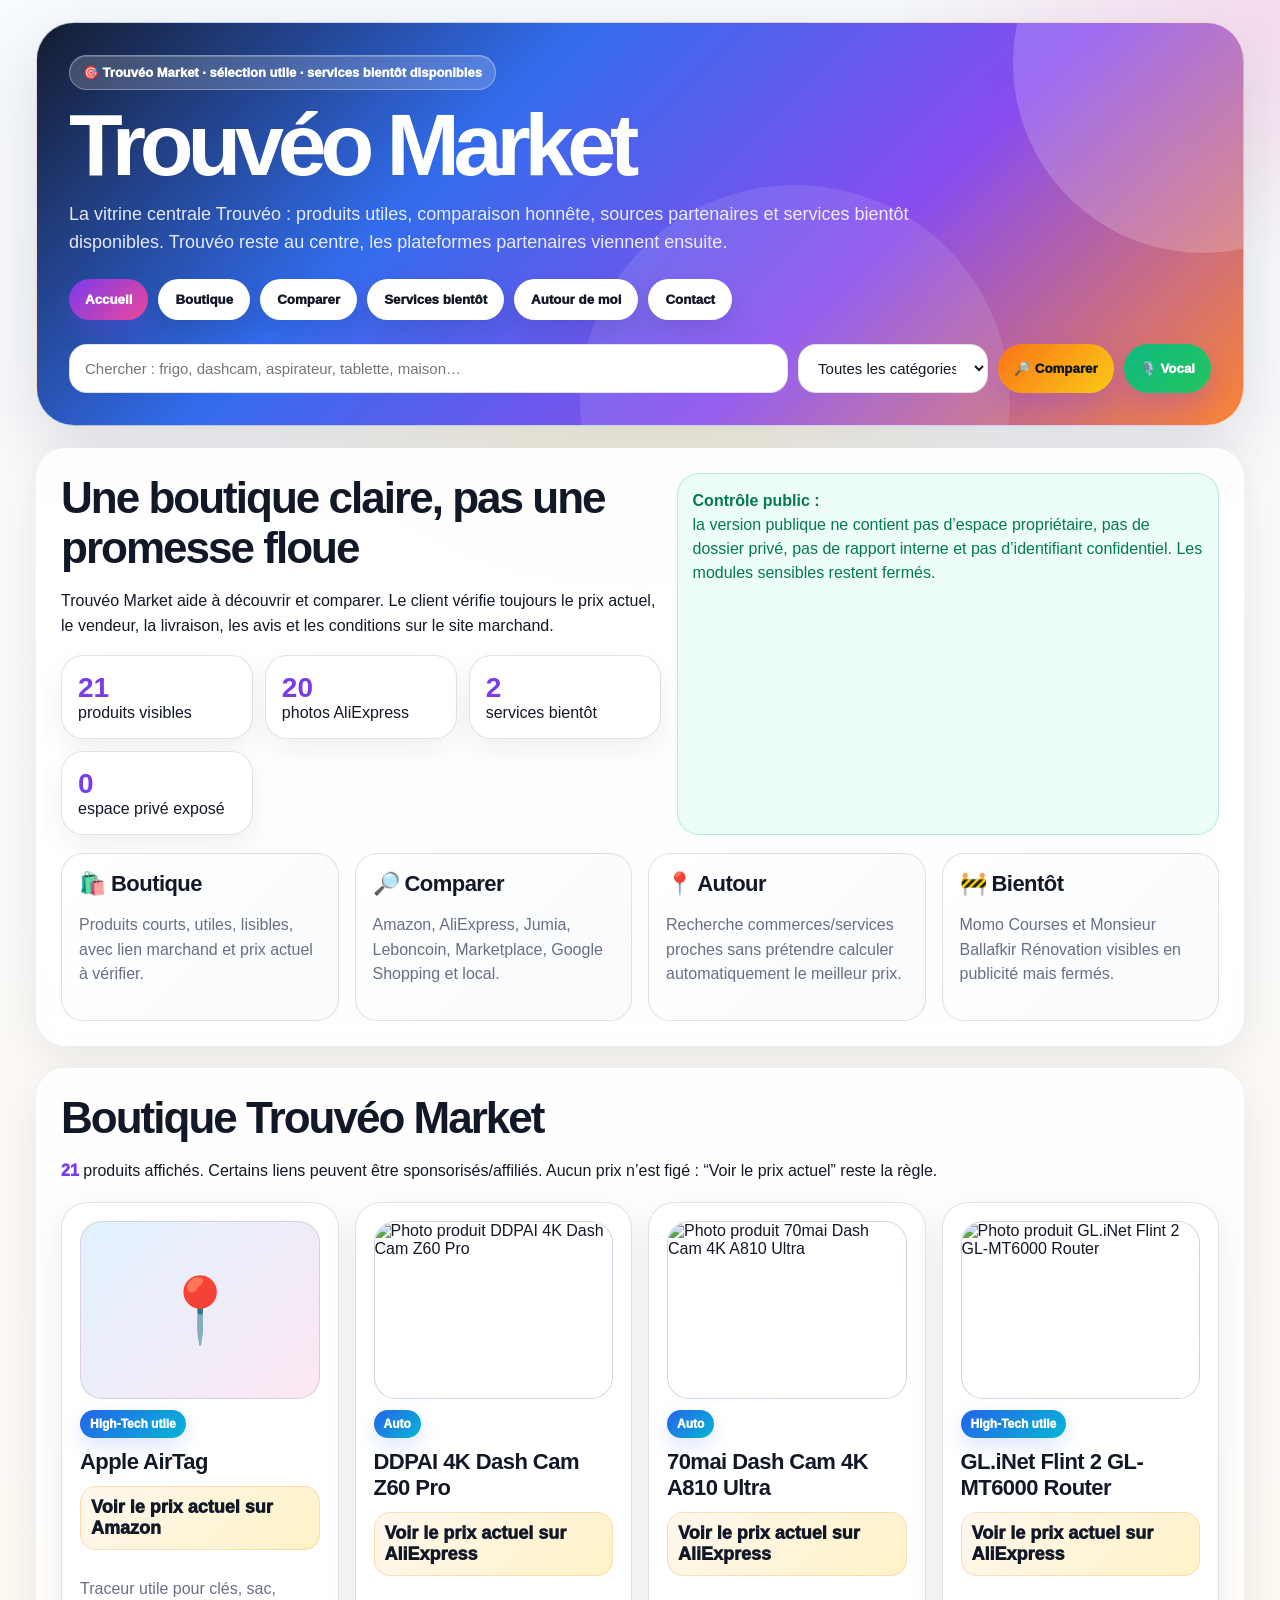
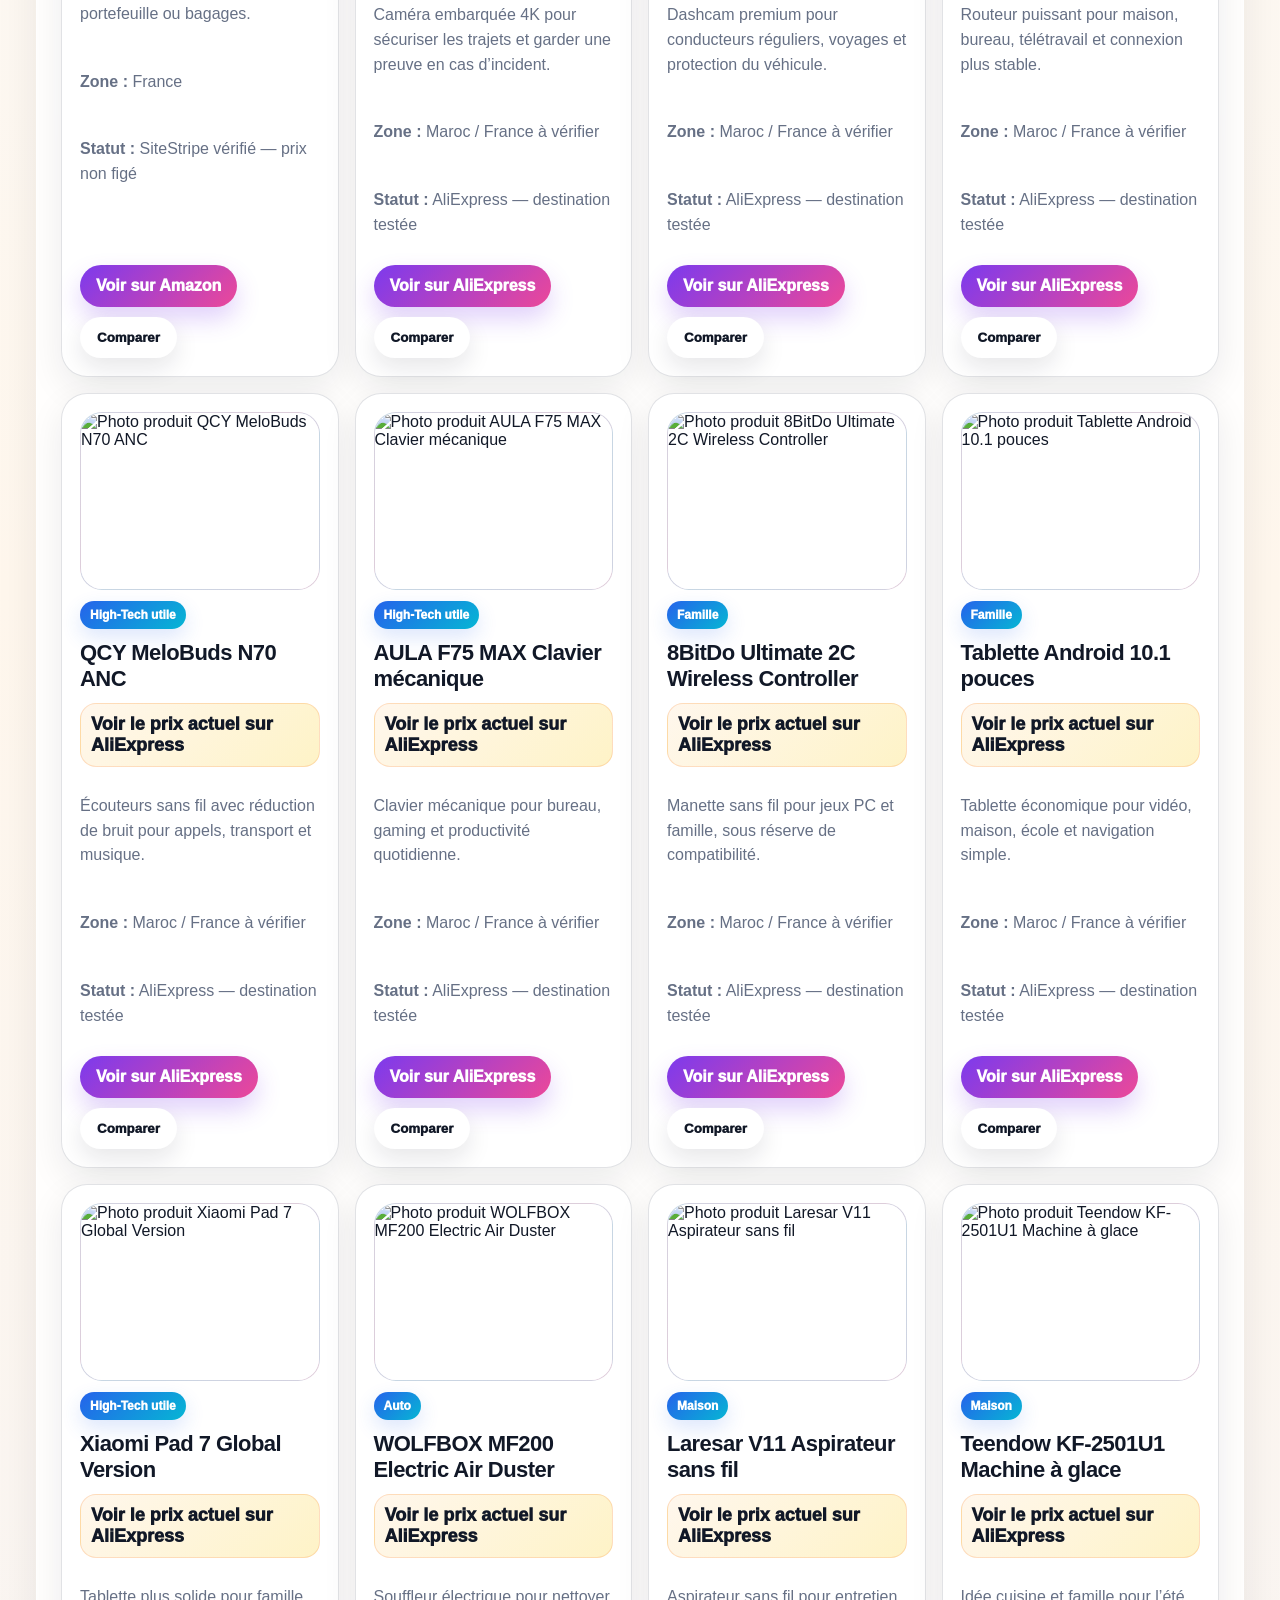
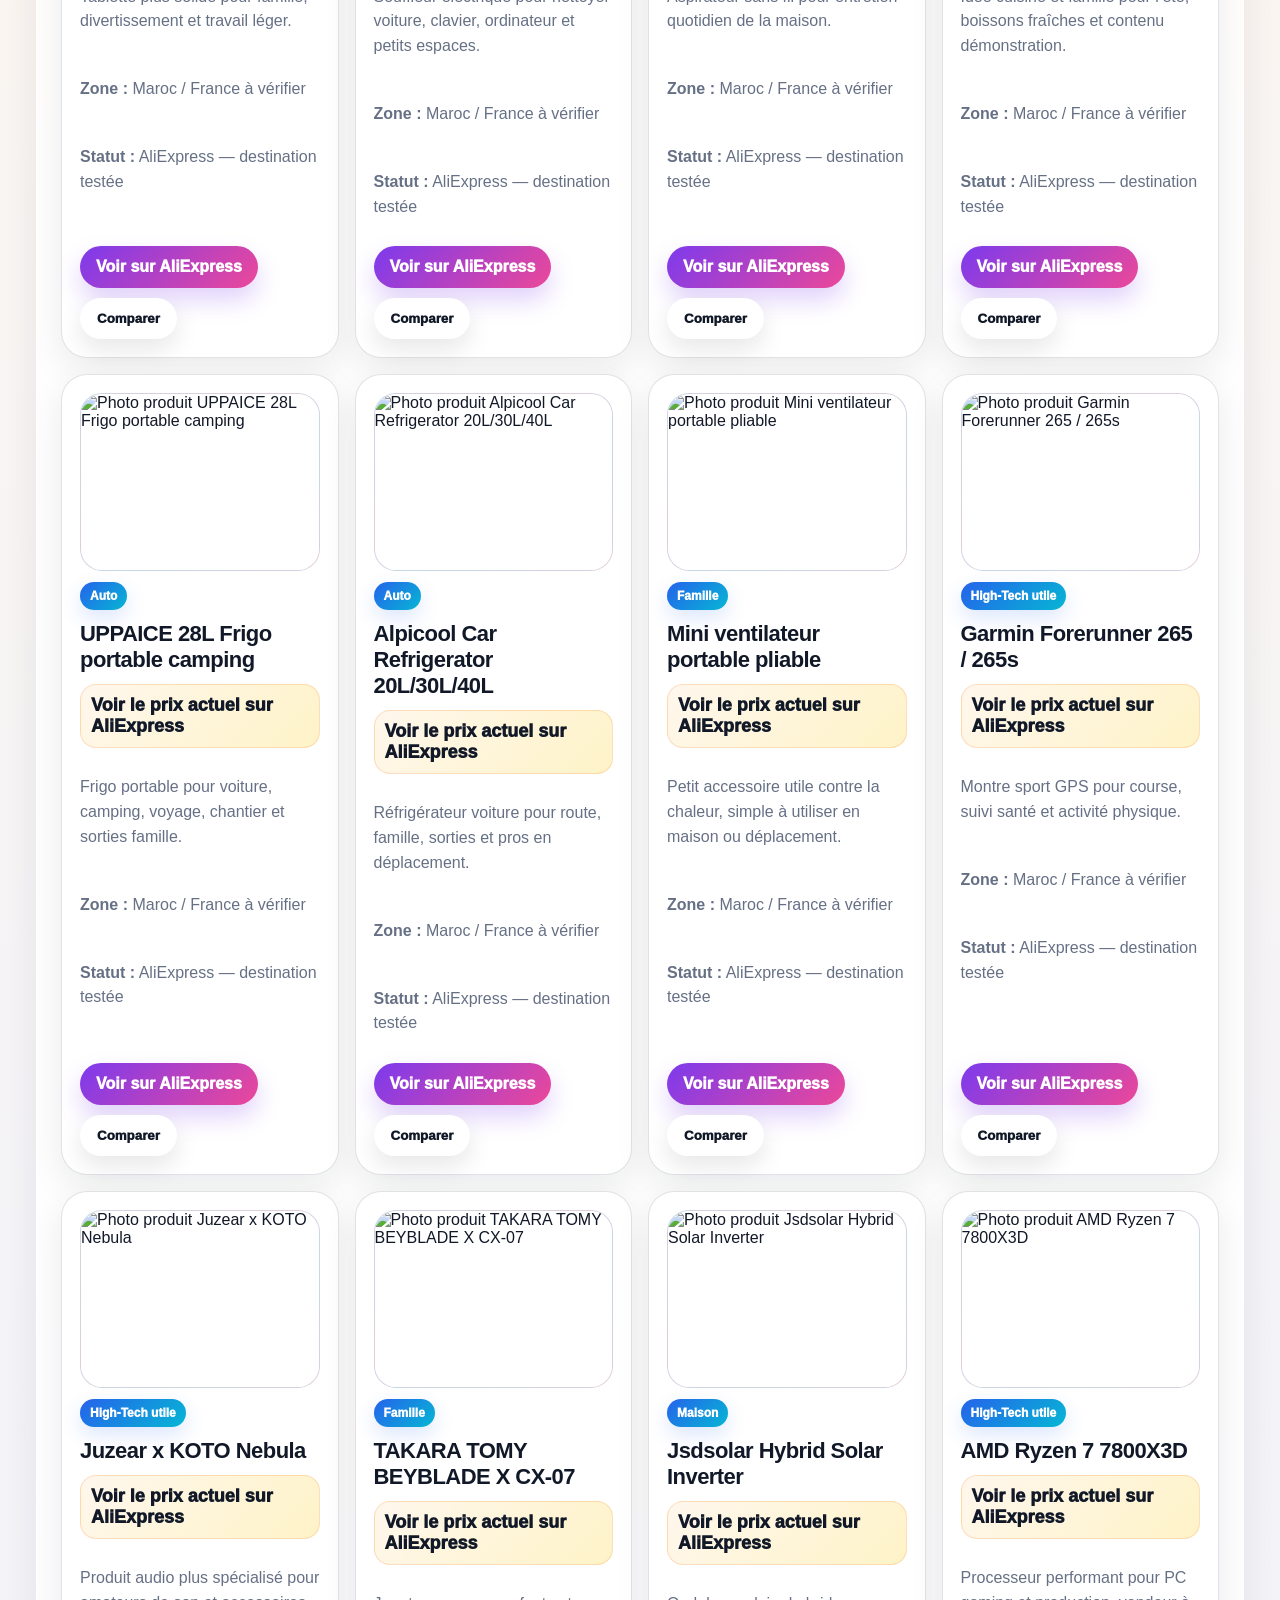
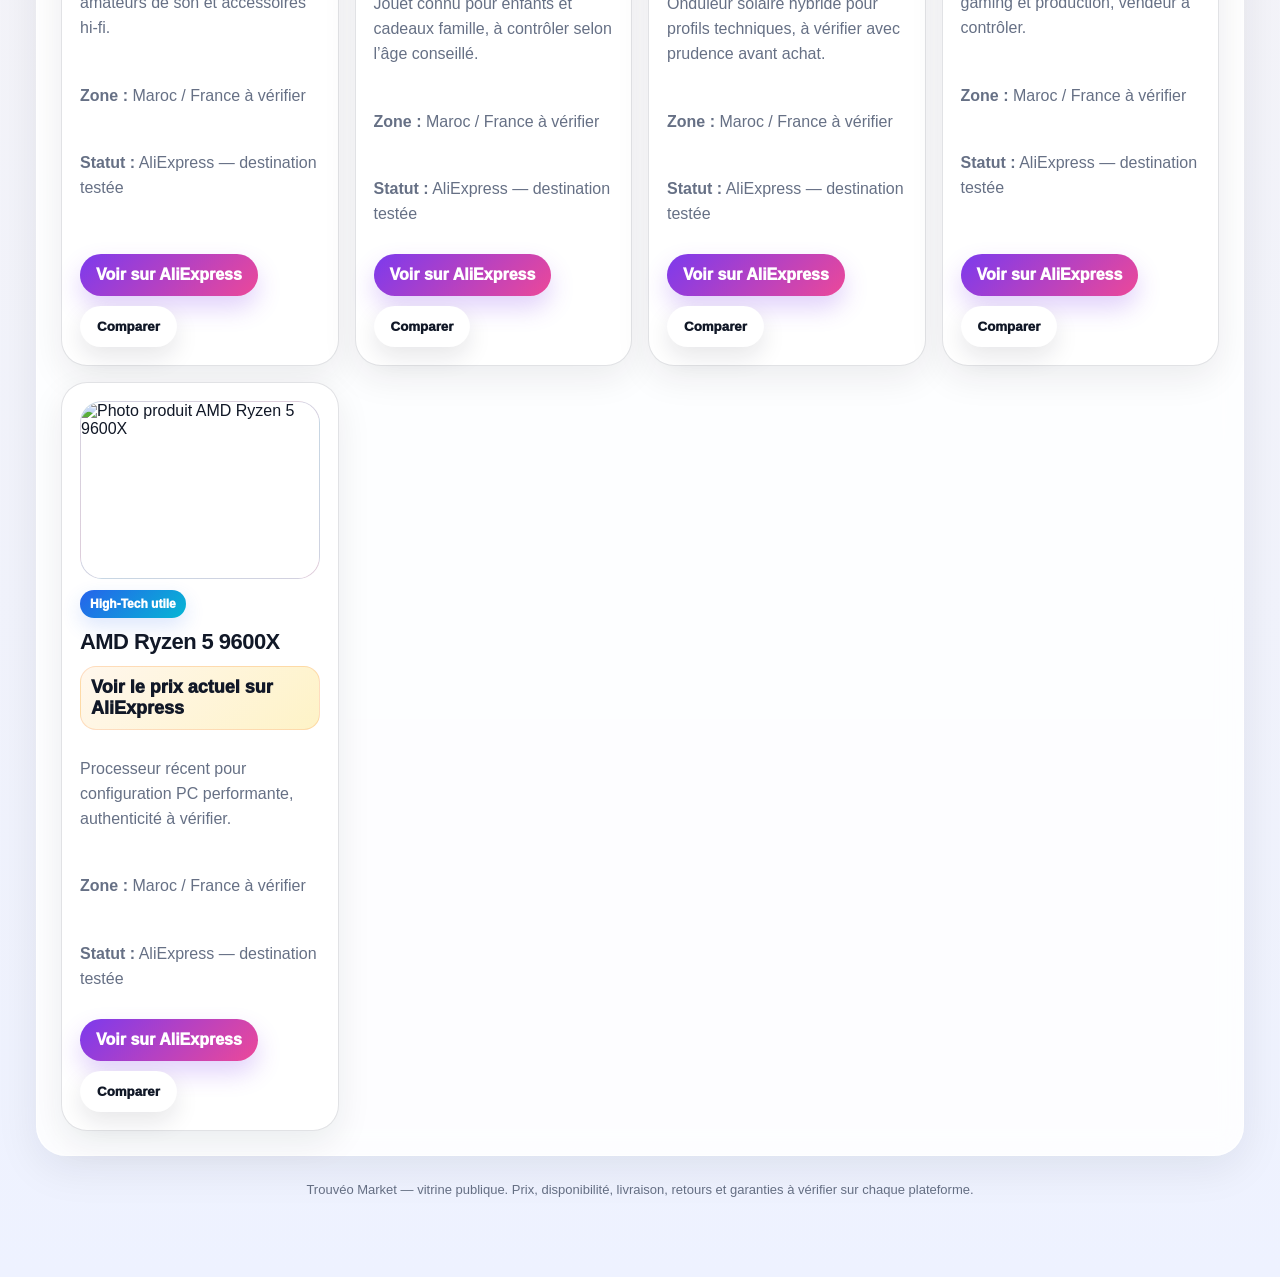
==== commit 9f07ec08: "Nettoyer les mentions internes publiques" ====
--- a/index.html
+++ b/index.html
@@ -3,7 +3,7 @@
 <head>
   <meta charset="UTF-8">
   <meta name="viewport" content="width=device-width, initial-scale=1">
-  <title>Trouvéo Market — vitrine publique V3</title>
+  <title>Trouvéo Market — vitrine publique</title>
   <meta name="description" content="Trouvéo Market : sélection utile, comparaison honnête, sources partenaires et services locaux bientôt disponibles.">
   <meta property="og:title" content="Trouvéo Market">
   <meta property="og:description" content="Une vitrine claire, colorée et sécurisée pour comparer, découvrir et préparer les services Trouvéo.">
@@ -88,7 +88,7 @@
 <body>
 <div class="wrap">
   <header class="hero">
-    <span class="badge">🎯 Version publique V3 · base unique · prête à valider</span>
+    <span class="badge">🎯 Trouvéo Market · sélection utile · services bientôt disponibles</span>
     <h1>Trouvéo Market</h1>
     <p class="sub">La vitrine centrale Trouvéo : produits utiles, comparaison honnête, sources partenaires et services bientôt disponibles. Trouvéo reste au centre, les plateformes partenaires viennent ensuite.</p>
     <nav class="nav" aria-label="Navigation principale">
@@ -165,7 +165,7 @@
               <span class="soon">Bientôt disponible</span>
             </div>
           </div>
-          <div class="price">En attente — accès verrouillé</div>
+          <div class="price">Bientôt disponible — en préparation</div>
           <p>Future présentation rénovation, conseil ou demande travaux si le cadre professionnel est validé. Aucun devis actif, aucune mise en relation artisan depuis cette vitrine.</p>
           <div class="actions"><button class="alt" onclick="locked('Monsieur Ballafkir Rénovation')">Voir le statut</button></div>
         </article>
@@ -178,7 +178,7 @@
               <span class="soon">Bientôt disponible</span>
             </div>
           </div>
-          <div class="price">En réglage — accès verrouillé</div>
+          <div class="price">Bientôt disponible — en préparation</div>
           <p>Future aide pour dicter les courses, générer une liste propre et préparer une commande Drive. Pas de promesse de livraison immédiate.</p>
           <div class="actions"><button class="alt" onclick="locked('Momo Courses')">Voir le statut</button></div>
         </article>
@@ -214,16 +214,16 @@
           <h3>QR code officiel</h3>
           <div class="qr">
             <img src="assets/qr-trouveo-market.png" alt="QR code Trouvéo Market">
-            <p>Adresse publique prévue :<br><b>https://trouveo-mark.netlify.app</b></p>
-          </div>
-          <p class="small">Déploiement uniquement après validation finale de Mohamed.</p>
+            <p>Adresse publique officielle :<br><b>https://trouveo-mark.netlify.app</b></p>
+          </div>
+          <p class="small">Scannez le QR code pour ouvrir la vitrine officielle Trouvéo Market.</p>
         </div>
       </div>
     </section>
   </main>
 
   <footer class="footer">
-    Trouvéo Market — V3 publique à valider. Prix, disponibilité, livraison, retours et garanties à vérifier sur chaque plateforme.
+    Trouvéo Market — vitrine publique. Prix, disponibilité, livraison, retours et garanties à vérifier sur chaque plateforme.
   </footer>
 </div>
 
@@ -247,7 +247,7 @@
 {cat:"High-Tech utile",title:"Garmin Forerunner 265 / 265s",price:"Voir le prix actuel sur AliExpress",desc:"Montre sport GPS pour course, suivi santé et activité physique.",zone:"Maroc / France à vérifier",status:"AliExpress — destination testée",url:"https://www.aliexpress.com/item/1005009532056052.html",img:"https://ae01.alicdn.com/kf/Sa218e267ef3848ed8a323bed4371519fK.png",cta:"Voir sur AliExpress"},
 {cat:"High-Tech utile",title:"Juzear x KOTO Nebula",price:"Voir le prix actuel sur AliExpress",desc:"Produit audio plus spécialisé pour amateurs de son et accessoires hi-fi.",zone:"Maroc / France à vérifier",status:"AliExpress — destination testée",url:"https://www.aliexpress.com/item/1005012382358820.html",img:"https://ae01.alicdn.com/kf/S5a755ca74662493a8e37b05a5ef2a7f7K.jpg",cta:"Voir sur AliExpress"},
 {cat:"Famille",title:"TAKARA TOMY BEYBLADE X CX-07",price:"Voir le prix actuel sur AliExpress",desc:"Jouet connu pour enfants et cadeaux famille, à contrôler selon l’âge conseillé.",zone:"Maroc / France à vérifier",status:"AliExpress — destination testée",url:"https://www.aliexpress.com/item/1005012590358615.html",img:"https://ae01.alicdn.com/kf/Seb43f9a134304843ba1b78e3337c16036.png",cta:"Voir sur AliExpress"},
-{cat:"Maison",title:"Jsdsolar Hybrid Solar Inverter",price:"Voir le prix actuel sur AliExpress",desc:"Onduleur solaire hybride pour profils techniques, à valider avec prudence avant promotion.",zone:"Maroc / France à vérifier",status:"AliExpress — destination testée",url:"https://www.aliexpress.com/item/1005012395215859.html",img:"https://ae01.alicdn.com/kf/S69422cb44eda4854bafeda2a8994e54cU.jpg",cta:"Voir sur AliExpress"},
+{cat:"Maison",title:"Jsdsolar Hybrid Solar Inverter",price:"Voir le prix actuel sur AliExpress",desc:"Onduleur solaire hybride pour profils techniques, à vérifier avec prudence avant achat.",zone:"Maroc / France à vérifier",status:"AliExpress — destination testée",url:"https://www.aliexpress.com/item/1005012395215859.html",img:"https://ae01.alicdn.com/kf/S69422cb44eda4854bafeda2a8994e54cU.jpg",cta:"Voir sur AliExpress"},
 {cat:"High-Tech utile",title:"AMD Ryzen 7 7800X3D",price:"Voir le prix actuel sur AliExpress",desc:"Processeur performant pour PC gaming et production, vendeur à contrôler.",zone:"Maroc / France à vérifier",status:"AliExpress — destination testée",url:"https://www.aliexpress.com/item/1005011786160126.html",img:"https://ae01.alicdn.com/kf/S4e5e8d2459714634b18953b8f943d200V.jpg",cta:"Voir sur AliExpress"},
 {cat:"High-Tech utile",title:"AMD Ryzen 5 9600X",price:"Voir le prix actuel sur AliExpress",desc:"Processeur récent pour configuration PC performante, authenticité à vérifier.",zone:"Maroc / France à vérifier",status:"AliExpress — destination testée",url:"https://www.aliexpress.com/item/1005009156937816.html",img:"https://ae01.alicdn.com/kf/S75e26f88e0aa4e7f8b911cc4dfabea15z.jpg",cta:"Voir sur AliExpress"}];
 const sources=[["Trouvéo Market","Catalogue de la vitrine","#boutique"],["Amazon France","Recherche officielle","https://www.amazon.fr/s?k="],["AliExpress","Recherche officielle","https://www.aliexpress.com/wholesale?SearchText="],["Jumia Maroc","Recherche officielle","https://www.jumia.ma/catalog/?q="],["Leboncoin","Occasion France","https://www.leboncoin.fr/recherche?text="],["Facebook Marketplace","Occasion locale","https://www.facebook.com/marketplace/search/?query="],["Google Shopping","Comparaison large","https://www.google.com/search?tbm=shop&q="],["Cdiscount","Marketplace France","https://www.cdiscount.com/search/10/"],["Autour de moi","Google Maps","https://www.google.com/maps/search/?api=1&query="]];
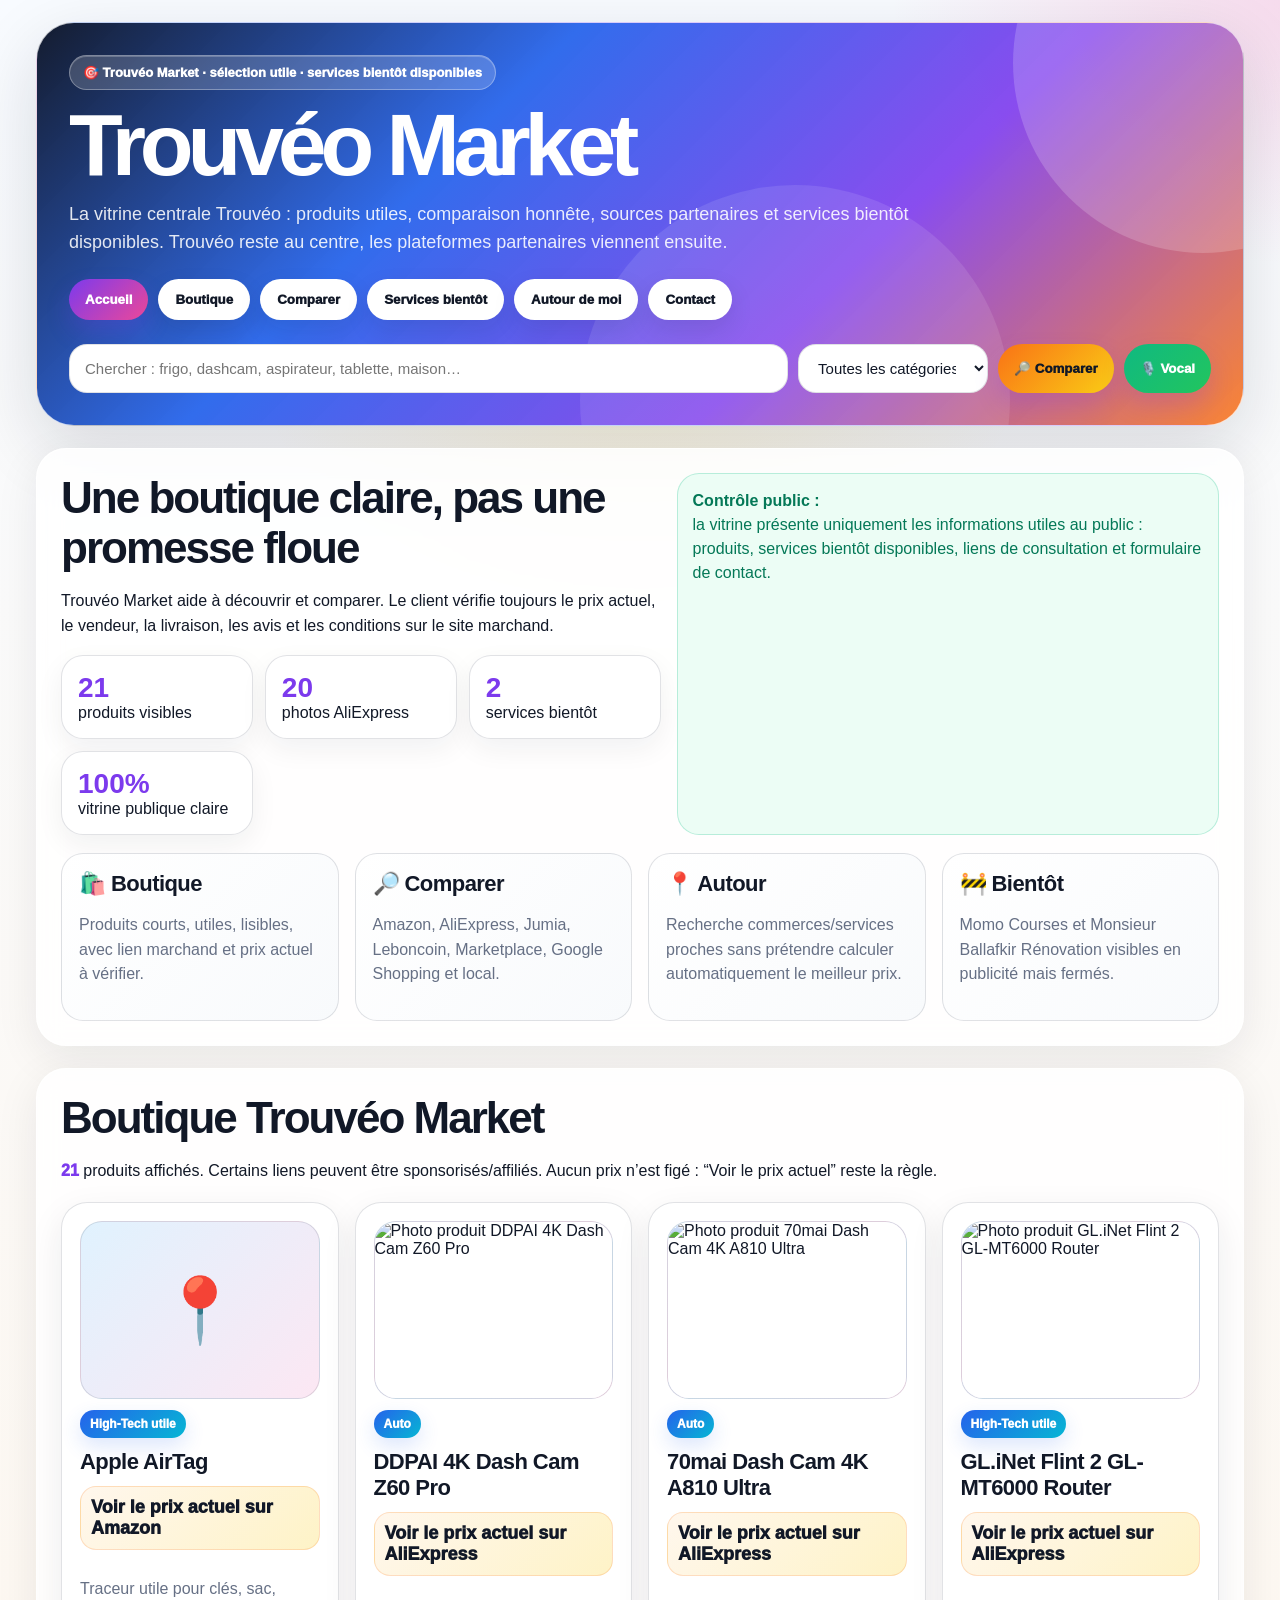
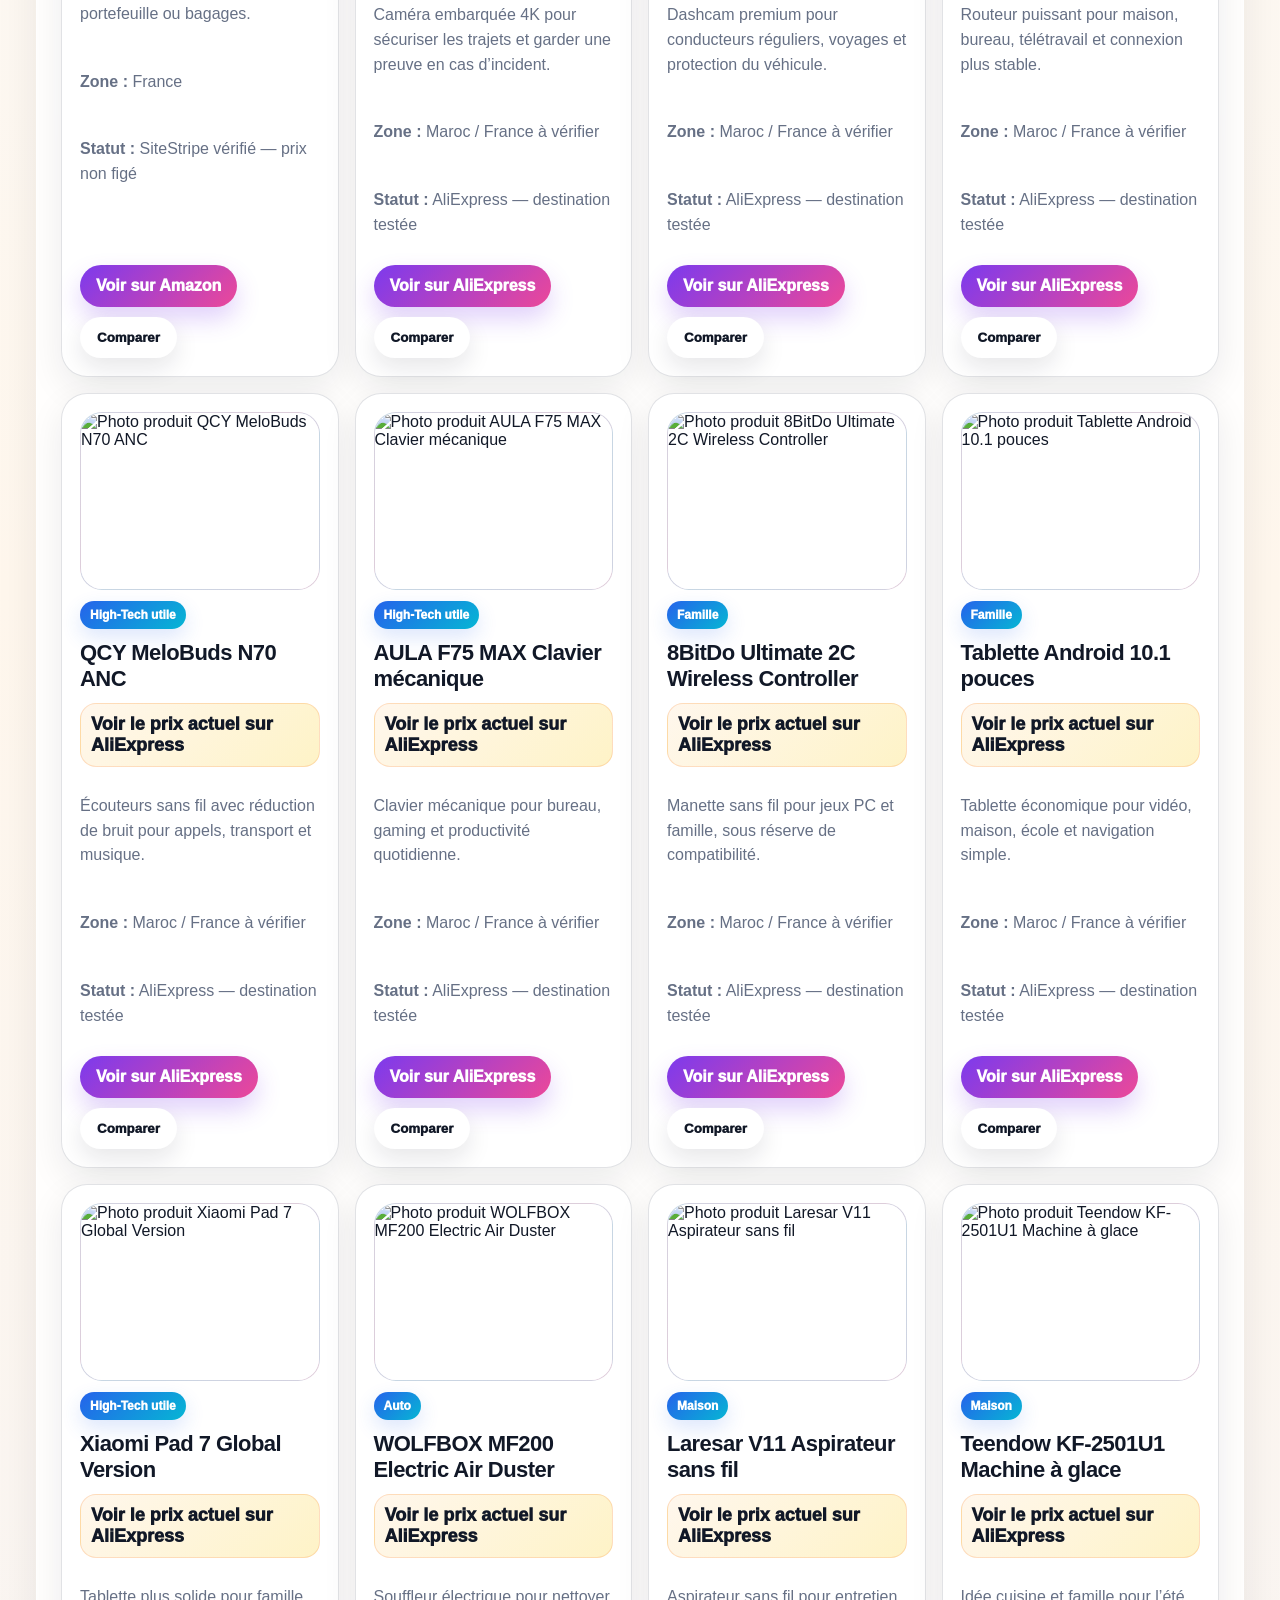
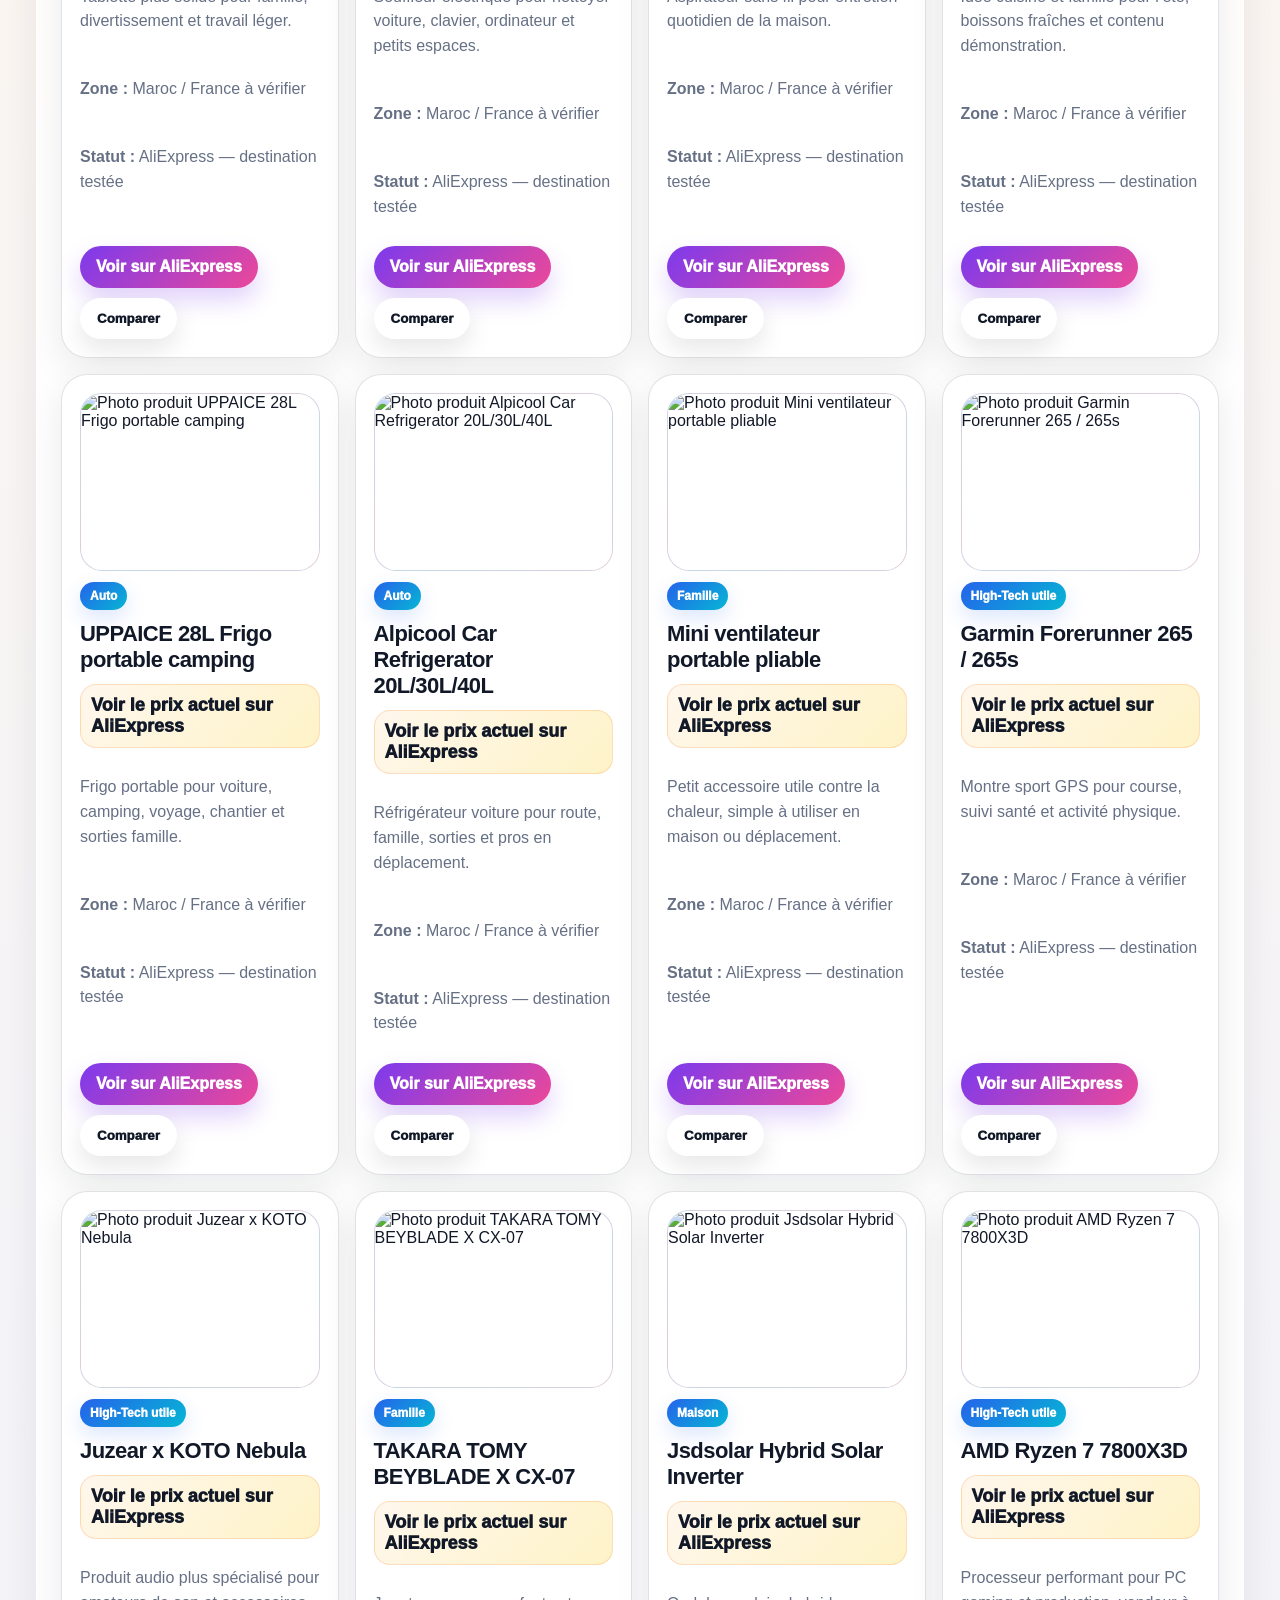
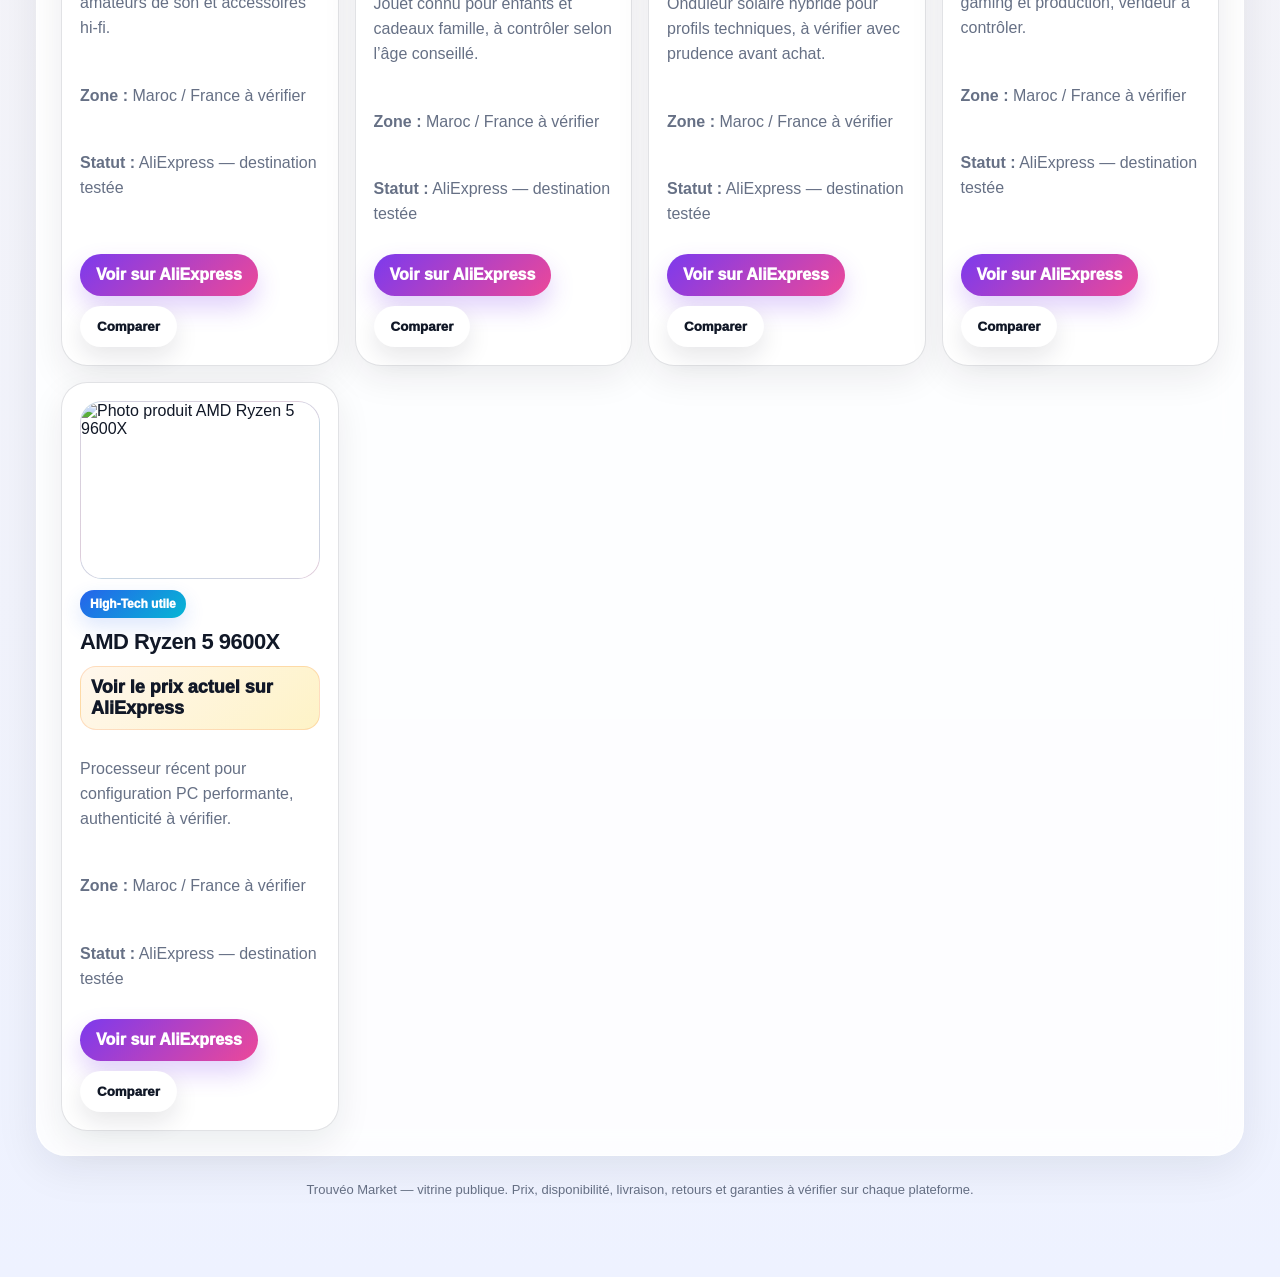
==== commit 1a5e434f: "Retirer les dernières mentions internes" ====
--- a/index.html
+++ b/index.html
@@ -123,12 +123,12 @@
             <div class="stat"><b>21</b><br>produits visibles</div>
             <div class="stat"><b>20</b><br>photos AliExpress</div>
             <div class="stat"><b>2</b><br>services bientôt</div>
-            <div class="stat"><b>0</b><br>espace privé exposé</div>
+            <div class="stat"><b>100%</b><br>vitrine publique claire</div>
           </div>
         </div>
         <div class="safe">
           <b>Contrôle public :</b><br>
-          la version publique ne contient pas d’espace propriétaire, pas de dossier privé, pas de rapport interne et pas d’identifiant confidentiel. Les modules sensibles restent fermés.
+          la vitrine présente uniquement les informations utiles au public : produits, services bientôt disponibles, liens de consultation et formulaire de contact.
         </div>
       </div>
       <div class="grid">
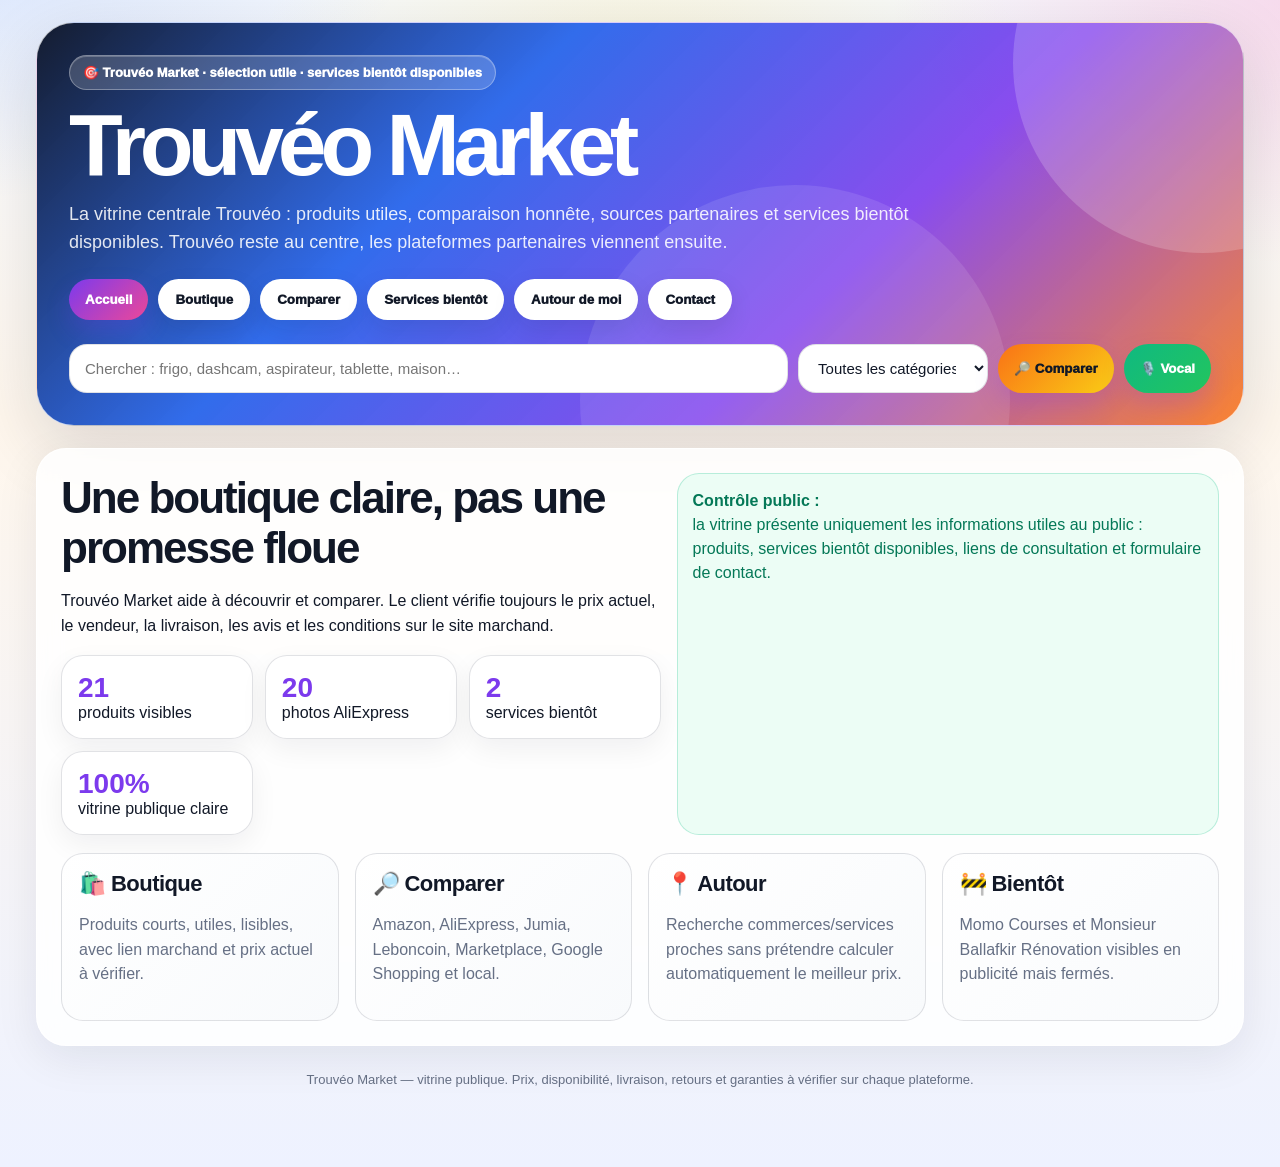
==== commit d13daf81: "Corriger l’affichage des flyers et l’ouverture des sections" ====
--- a/index.html
+++ b/index.html
@@ -66,8 +66,8 @@
     .promo:before{content:"BIENTÔT";position:absolute;right:-34px;top:20px;transform:rotate(35deg);background:linear-gradient(135deg,var(--yellow),var(--orange));color:#111827;font-weight:1000;padding:8px 48px;font-size:13px;box-shadow:0 10px 25px rgba(0,0,0,.25)}
     .promo p{color:#dbeafe}
     .promo .tag{background:rgba(255,255,255,.18);border:1px solid rgba(255,255,255,.22)}
-    .flyer{display:grid;grid-template-columns:104px 1fr;gap:14px;align-items:center}
-    .flyer img{width:104px;height:104px;object-fit:cover;border-radius:24px;border:3px solid rgba(255,255,255,.25);background:white;box-shadow:0 12px 30px rgba(0,0,0,.22)}
+    .flyer{display:grid;grid-template-columns:104px 1fr;gap:14px;align-items:start}
+    .flyer img{width:104px;height:auto;aspect-ratio:2/3;object-fit:contain;border-radius:18px;border:3px solid rgba(255,255,255,.25);background:white;box-shadow:0 12px 30px rgba(0,0,0,.22)}
     .soon{display:inline-flex;width:max-content;background:rgba(250,204,21,.16);border:1px solid rgba(250,204,21,.35);color:#fef3c7;border-radius:999px;padding:8px 11px;font-weight:1000}
     .source-list{display:grid;grid-template-columns:repeat(auto-fit,minmax(210px,1fr));gap:12px;margin-top:12px}
     .source{background:#fff;border:1px solid var(--line);border-radius:22px;padding:16px;box-shadow:0 10px 28px rgba(15,23,42,.06)}
@@ -82,7 +82,7 @@
     .recap{display:grid;grid-template-columns:repeat(auto-fit,minmax(190px,1fr));gap:12px;margin-top:16px}
     .stat{background:white;border:1px solid var(--line);border-radius:22px;padding:16px;box-shadow:0 10px 28px rgba(15,23,42,.06)}
     .stat b{font-size:28px;color:var(--violet)}
-    @media(max-width:900px){.toolbar,.cols{grid-template-columns:1fr}.hero{padding:23px}.nav button,.actions a,.actions button{width:100%}.flyer{grid-template-columns:1fr}.flyer img{width:100%;height:190px}}
+    @media(max-width:900px){.toolbar,.cols{grid-template-columns:1fr}.hero{padding:23px}.nav button,.actions a,.actions button{width:100%}.flyer{grid-template-columns:1fr}.flyer img{width:min(100%,260px);height:auto;aspect-ratio:2/3;object-fit:contain;justify-self:center}}
   </style>
 </head>
 <body>
@@ -139,7 +139,7 @@
       </div>
     </section>
 
-    <section id="boutique" class="section">
+    <section id="boutique" class="section hidden">
       <h2>Boutique Trouvéo Market</h2>
       <p class="section-sub"><span class="count" id="productCount">0</span> produits affichés. Certains liens peuvent être sponsorisés/affiliés. Aucun prix n’est figé : “Voir le prix actuel” reste la règle.</p>
       <div id="productGrid" class="grid"></div>
@@ -267,7 +267,7 @@
 function useGeo(){if(!navigator.geolocation){alert("La géolocalisation n’est pas disponible sur ce navigateur.");return}navigator.geolocation.getCurrentPosition(pos=>{lastCoords={lat:pos.coords.latitude,lng:pos.coords.longitude};alert("Position autorisée pour cette recherche locale.")},()=>alert("Position refusée ou indisponible. Vous pouvez saisir une ville."))}
 function startVoice(){const SpeechRecognition=window.SpeechRecognition||window.webkitSpeechRecognition;if(!SpeechRecognition){alert("Le vocal n’est pas disponible sur ce navigateur. Écrivez votre recherche dans la barre.");return}const rec=new SpeechRecognition();rec.lang="fr-FR";rec.interimResults=false;rec.onresult=e=>{document.getElementById("searchInput").value=e.results[0][0].transcript;renderProducts();runCompare()};rec.start()}
 function locked(name){alert(name+" arrive bientôt. Module fermé pour le moment : aucune commande, aucun devis et aucune publication automatique.")}
-renderProducts();if(location.hash){const id=location.hash.replace("#","");if(document.getElementById(id))showSection(id)}
+renderProducts();const initialSection=location.hash.replace("#","");showSection(["accueil","boutique","comparer","services","local","contact"].includes(initialSection)?initialSection:"accueil")
 </script>
 </body>
 </html>
